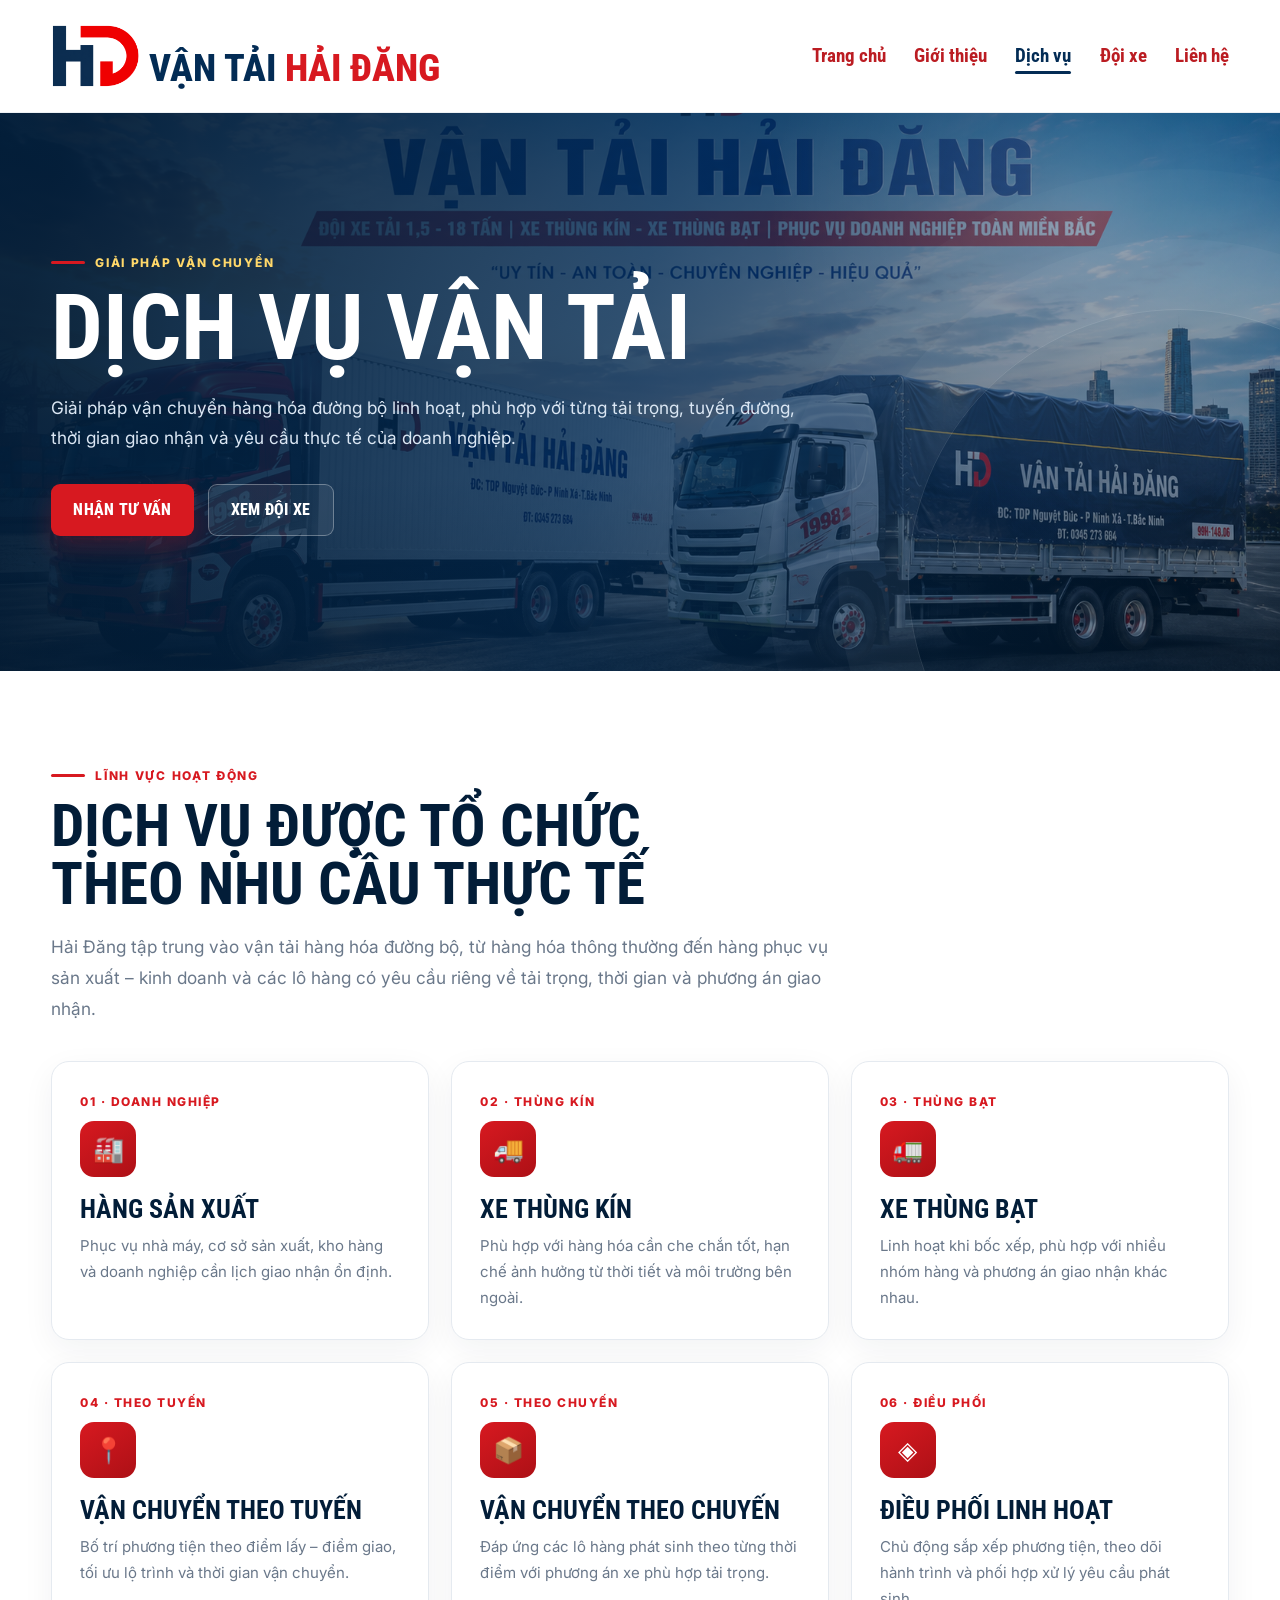
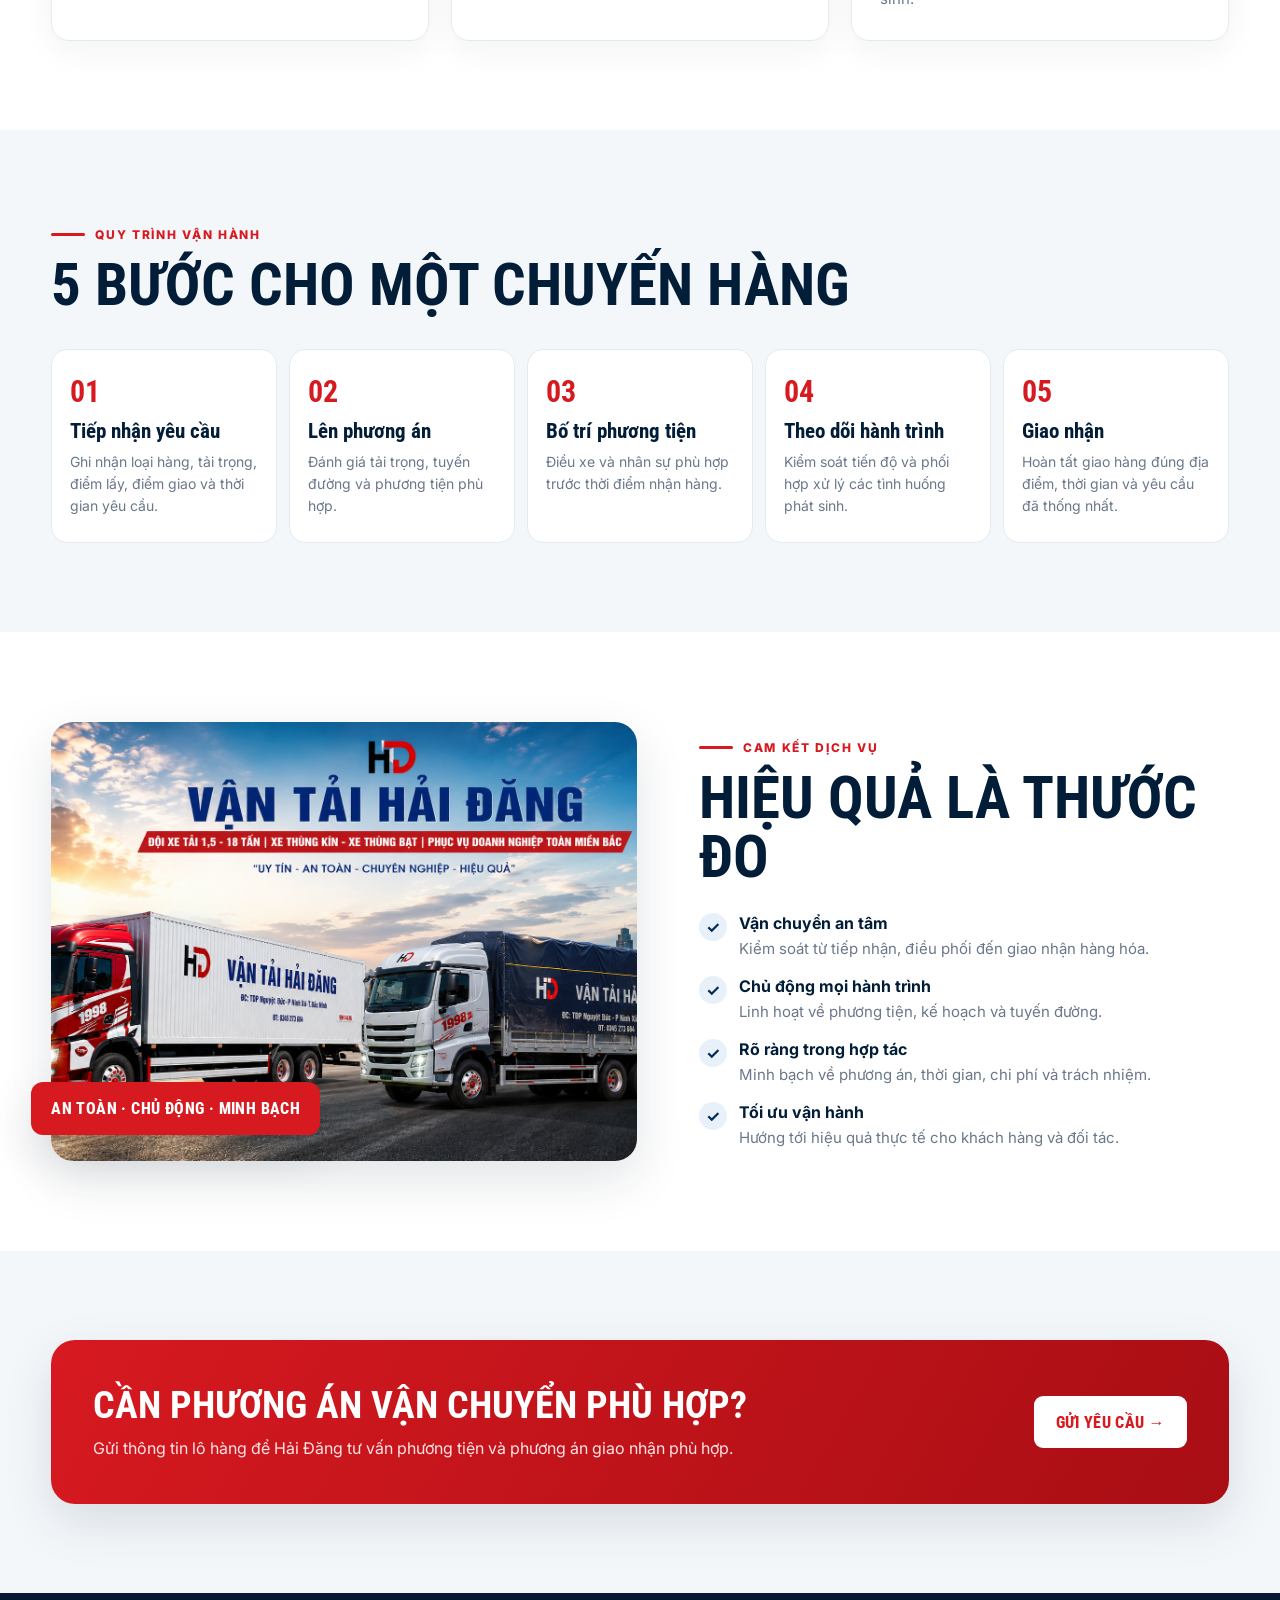
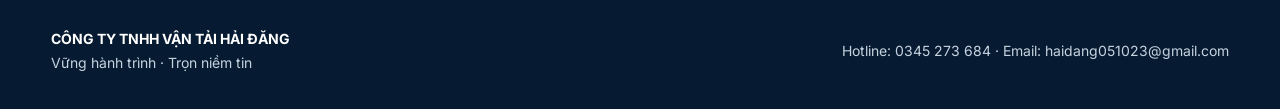
==== dichvu.html @ d66546ac "cap nhat trang gioi thieu dich vu doi xe" ====
<!DOCTYPE html>
<html lang="vi">
<head>
<meta charset="UTF-8">
<meta name="viewport" content="width=device-width, initial-scale=1.0">
<title>Dịch vụ | Vận Tải Hải Đăng</title>
<style>
@import url('https://fonts.googleapis.com/css2?family=Roboto+Condensed:wght@600;700;800&family=Inter:wght@400;500;600;700&display=swap');

:root{
    --navy:#032c55;
    --navy-deep:#021d38;
    --navy-soft:#0a3d72;
    --red:#d71920;
    --gold:#f0c24a;
    --white:#ffffff;
    --text:#182230;
    --muted:#6a788a;
    --soft:#f4f7fa;
    --line:#e5eaf0;
    --shadow:0 18px 50px rgba(8,30,52,.12);
}

*{margin:0;padding:0;box-sizing:border-box}
html{scroll-behavior:smooth}
body{
    font-family:Inter,Arial,sans-serif;
    color:var(--text);
    background:#fff;
    overflow-x:hidden;
}
img{display:block;max-width:100%}
a{text-decoration:none;color:inherit}
button{font:inherit}
.container{width:min(1180px,92%);margin:0 auto}

/* HEADER */
.site-header{
    position:sticky;
    top:0;
    z-index:1000;
    background:rgba(255,255,255,.96);
    backdrop-filter:blur(12px);
    border-bottom:1px solid #eef1f4;
}
.header-inner{
    min-height:112px;
    display:flex;
    align-items:center;
    justify-content:space-between;
    gap:24px;
}
.brand{
    display:flex;
    align-items:flex-end;
    min-width:0;
}
.brand img{
    width:clamp(72px,7vw,100px);
    height:clamp(56px,5.6vw,76px);
    object-fit:contain;
    flex:0 0 auto;
}
.brand-text{
    margin-left:8px;
    margin-bottom:7px;
    font-family:"Roboto Condensed",Arial,sans-serif;
    font-size:clamp(26px,3vw,38px);
    font-weight:800;
    line-height:.9;
    white-space:nowrap;
}
.brand-text .blue{color:var(--navy)}
.brand-text .red{color:var(--red)}

.main-nav{
    display:flex;
    align-items:center;
    justify-content:flex-end;
    gap:clamp(18px,2.2vw,32px);
}
.main-nav a{
    position:relative;
    padding:12px 0;
    color:#bb1c22;
    font-family:"Roboto Condensed",Arial,sans-serif;
    font-size:clamp(17px,1.45vw,21px);
    font-weight:700;
    white-space:nowrap;
}
.main-nav a::after{
    content:"";
    position:absolute;
    left:0;
    bottom:5px;
    width:0;
    height:3px;
    border-radius:99px;
    background:var(--navy);
    transition:.25s ease;
}
.main-nav a:hover::after,
.main-nav a.active::after{width:100%}
.main-nav a.active{color:var(--navy)}

.menu-toggle{
    display:none;
    width:44px;
    height:44px;
    border:0;
    border-radius:10px;
    background:var(--navy);
    color:#fff;
    cursor:pointer;
    font-size:22px;
}

/* HERO */
.page-hero{
    position:relative;
    min-height:clamp(480px,62vh,650px);
    display:flex;
    align-items:center;
    overflow:hidden;
    isolation:isolate;
    background:
        linear-gradient(105deg,rgba(2,29,56,.96) 5%,rgba(3,44,85,.82) 48%,rgba(3,44,85,.35) 100%),
        url("image/anh1.png") center/cover no-repeat;
}
.page-hero::before{
    content:"";
    position:absolute;
    inset:0;
    background:
        radial-gradient(circle at 85% 18%,rgba(255,255,255,.18),transparent 27%),
        linear-gradient(to top,rgba(2,18,34,.28),transparent 35%);
    z-index:-1;
}
.page-hero::after{
    content:"";
    position:absolute;
    right:-170px;
    bottom:-180px;
    width:540px;
    height:540px;
    border:1px solid rgba(255,255,255,.12);
    border-radius:50%;
    box-shadow:
        0 0 0 70px rgba(255,255,255,.035),
        0 0 0 140px rgba(255,255,255,.02);
    z-index:-1;
}
.hero-content{
    max-width:840px;
    color:#fff;
    padding:70px 0;
}
.hero-kicker,
.eyebrow{
    display:inline-flex;
    align-items:center;
    gap:10px;
    text-transform:uppercase;
    font-weight:800;
    letter-spacing:1.7px;
    font-size:12px;
}
.hero-kicker{color:#ffd86a}
.hero-kicker::before,
.eyebrow::before{
    content:"";
    width:34px;
    height:3px;
    border-radius:99px;
    background:var(--red);
}
.page-hero h1{
    margin-top:16px;
    font-family:"Roboto Condensed",Arial,sans-serif;
    font-size:clamp(50px,7.2vw,92px);
    line-height:.92;
    text-transform:uppercase;
    letter-spacing:.2px;
}
.page-hero p{
    max-width:760px;
    margin-top:22px;
    color:#dbe7f4;
    font-size:clamp(16px,1.35vw,20px);
    line-height:1.75;
}
.hero-actions{
    display:flex;
    gap:14px;
    flex-wrap:wrap;
    margin-top:30px;
}
.btn{
    min-height:52px;
    padding:0 22px;
    display:inline-flex;
    align-items:center;
    justify-content:center;
    border-radius:9px;
    font-family:"Roboto Condensed",Arial,sans-serif;
    font-weight:800;
    letter-spacing:.3px;
    transition:.25s ease;
}
.btn-primary{
    background:var(--red);
    color:#fff;
    box-shadow:0 12px 28px rgba(215,25,32,.25);
}
.btn-primary:hover{transform:translateY(-2px)}
.btn-outline{
    color:#fff;
    border:1px solid rgba(255,255,255,.32);
    background:rgba(255,255,255,.07);
}
.btn-outline:hover{background:rgba(255,255,255,.12)}

/* GENERAL SECTIONS */
.section{padding:clamp(64px,7vw,96px) 0}
.section-soft{background:var(--soft)}
.eyebrow{color:var(--red)}
.section-title{
    margin:14px 0 18px;
    max-width:900px;
    font-family:"Roboto Condensed",Arial,sans-serif;
    font-size:clamp(36px,4.6vw,62px);
    line-height:1;
    text-transform:uppercase;
    color:var(--navy-deep);
}
.section-lead{
    max-width:800px;
    color:var(--muted);
    font-size:clamp(16px,1.35vw,18px);
    line-height:1.78;
}

.grid-2{display:grid;grid-template-columns:repeat(2,minmax(0,1fr));gap:26px}
.grid-3{display:grid;grid-template-columns:repeat(3,minmax(0,1fr));gap:22px}
.grid-4{display:grid;grid-template-columns:repeat(4,minmax(0,1fr));gap:18px}

.card{
    height:100%;
    padding:28px;
    background:#fff;
    border:1px solid var(--line);
    border-radius:18px;
    box-shadow:0 10px 32px rgba(9,32,55,.055);
    transition:.28s ease;
}
.card:hover{
    transform:translateY(-5px);
    box-shadow:var(--shadow);
}
.card-icon{
    width:56px;
    height:56px;
    margin-bottom:18px;
    display:flex;
    align-items:center;
    justify-content:center;
    border-radius:14px;
    background:linear-gradient(145deg,var(--red),#ad1016);
    color:#fff;
    font-size:25px;
}
.card h3{
    margin-bottom:10px;
    font-family:"Roboto Condensed",Arial,sans-serif;
    font-size:26px;
    line-height:1.1;
    text-transform:uppercase;
    color:var(--navy-deep);
}
.card p{
    color:var(--muted);
    font-size:15px;
    line-height:1.72;
}

/* STATS */
.stats{
    margin-top:38px;
    display:grid;
    grid-template-columns:repeat(4,minmax(0,1fr));
    gap:16px;
}
.stat{
    min-height:150px;
    padding:24px 18px;
    display:flex;
    flex-direction:column;
    align-items:center;
    justify-content:center;
    text-align:center;
    border-radius:18px;
    background:linear-gradient(160deg,var(--navy-deep),var(--navy));
    color:#fff;
    box-shadow:var(--shadow);
}
.stat strong{
    font-family:"Roboto Condensed",Arial,sans-serif;
    font-size:clamp(35px,3.5vw,48px);
    line-height:1;
    color:var(--gold);
}
.stat span{
    margin-top:10px;
    font-size:12px;
    font-weight:800;
    letter-spacing:1.3px;
    text-transform:uppercase;
    color:#d9e6f3;
}

/* SPLIT */
.split{
    display:grid;
    grid-template-columns:1.05fr .95fr;
    gap:clamp(34px,5vw,62px);
    align-items:center;
}
.visual{
    position:relative;
}
.visual img{
    width:100%;
    aspect-ratio:4/3;
    object-fit:cover;
    border-radius:22px;
    box-shadow:var(--shadow);
}
.visual-badge{
    position:absolute;
    left:-20px;
    bottom:26px;
    padding:17px 20px;
    border-radius:12px;
    background:var(--red);
    color:#fff;
    font-family:"Roboto Condensed",Arial,sans-serif;
    font-size:16px;
    font-weight:800;
    letter-spacing:.4px;
    box-shadow:var(--shadow);
}
.check-list{
    display:grid;
    gap:15px;
    margin-top:26px;
}
.check-item{
    display:flex;
    align-items:flex-start;
    gap:12px;
}
.check-item b{
    width:28px;
    height:28px;
    flex:0 0 auto;
    display:flex;
    align-items:center;
    justify-content:center;
    border-radius:50%;
    background:#e8f1fa;
    color:var(--navy);
}
.check-item strong{
    display:block;
    margin-bottom:4px;
    color:var(--navy-deep);
}
.check-item p{
    color:var(--muted);
    font-size:15px;
    line-height:1.6;
}

/* CTA */
.cta-box{
    display:flex;
    align-items:center;
    justify-content:space-between;
    gap:28px;
    padding:42px;
    border-radius:24px;
    background:linear-gradient(120deg,var(--red),#a80e14);
    color:#fff;
    box-shadow:var(--shadow);
}
.cta-box h2{
    font-family:"Roboto Condensed",Arial,sans-serif;
    font-size:clamp(30px,3vw,42px);
    text-transform:uppercase;
}
.cta-box p{
    max-width:680px;
    margin-top:8px;
    color:#ffe4e6;
    line-height:1.65;
}
.cta-box .btn{
    flex:0 0 auto;
    background:#fff;
    color:var(--red);
}

/* FOOTER */
.site-footer{
    padding:34px 0;
    background:#061b31;
    color:#c6d2df;
}
.footer-inner{
    display:flex;
    align-items:center;
    justify-content:space-between;
    gap:24px;
    font-size:14px;
    line-height:1.7;
}
.site-footer strong{color:#fff}

/* RESPONSIVE */
@media(max-width:1100px){
    .header-inner{min-height:98px}
    .main-nav{gap:18px}
    .main-nav a{font-size:17px}
    .stats{grid-template-columns:repeat(2,1fr)}
}

@media(max-width:900px){
    .menu-toggle{display:block}
    .main-nav{
        display:none;
        position:absolute;
        top:calc(100% + 1px);
        left:4%;
        right:4%;
        padding:14px;
        flex-direction:column;
        align-items:stretch;
        gap:2px;
        border-radius:0 0 14px 14px;
        background:#fff;
        box-shadow:var(--shadow);
    }
    .main-nav.open{display:flex}
    .main-nav a{
        padding:12px 14px;
        border-radius:8px;
    }
    .main-nav a:hover{background:#f5f7fa}
    .main-nav a::after{display:none}
    .grid-3{grid-template-columns:repeat(2,1fr)}
    .grid-4{grid-template-columns:repeat(2,1fr)}
    .split{grid-template-columns:1fr}
    .visual{order:-1}
    .visual-badge{left:14px}
}

@media(max-width:640px){
    .container{width:min(94%,1180px)}
    .header-inner{min-height:82px}
    .brand img{width:64px;height:50px}
    .brand-text{font-size:22px;margin-left:5px;margin-bottom:5px}
    .page-hero{
        min-height:470px;
        background-position:center;
    }
    .hero-content{padding:58px 0}
    .page-hero h1{font-size:48px}
    .hero-actions{display:grid;grid-template-columns:1fr}
    .btn{width:100%}
    .grid-2,.grid-3,.grid-4,.stats{grid-template-columns:1fr}
    .card{padding:24px}
    .visual img{aspect-ratio:16/10}
    .visual-badge{
        left:12px;
        right:12px;
        bottom:12px;
        text-align:center;
        font-size:14px;
    }
    .cta-box{
        display:block;
        padding:28px 24px;
    }
    .cta-box .btn{margin-top:20px}
    .footer-inner{
        display:block;
        text-align:center;
    }
}

@media(max-width:380px){
    .brand-text{font-size:19px}
    .brand img{width:58px;height:46px}
    .page-hero h1{font-size:42px}
}

.service-grid{margin-top:36px}
.service-index{
    display:inline-block;
    margin-bottom:12px;
    color:var(--red);
    font-size:12px;
    font-weight:800;
    letter-spacing:1.5px;
}
.process-grid{
    margin-top:34px;
    display:grid;
    grid-template-columns:repeat(5,minmax(0,1fr));
    gap:12px;
}
.step{
    min-height:170px;
    padding:24px 18px;
    border:1px solid var(--line);
    border-radius:16px;
    background:#fff;
}
.step strong{
    font-family:"Roboto Condensed",Arial,sans-serif;
    font-size:30px;
    color:var(--red);
}
.step h4{
    margin:10px 0 8px;
    font-family:"Roboto Condensed",Arial,sans-serif;
    font-size:21px;
    color:var(--navy-deep);
}
.step p{
    color:var(--muted);
    font-size:14px;
    line-height:1.6;
}
@media(max-width:980px){
    .process-grid{grid-template-columns:repeat(2,1fr)}
}
@media(max-width:560px){
    .process-grid{grid-template-columns:1fr}
}
</style>
</head>
<body>


<header class="site-header">
  <div class="container header-inner">
    <a class="brand" href="index.html">
      <img src="image/logo.png" alt="Logo Vận Tải Hải Đăng">
      <div class="brand-text">
        <span class="blue">VẬN TẢI</span>
        <span class="red">HẢI ĐĂNG</span>
      </div>
    </a>

    <button class="menu-toggle" id="menuToggle" aria-label="Mở menu">☰</button>

    <nav class="main-nav" id="mainNav">
      <a href="index.html">Trang chủ</a>
      <a href="gioithieu.html" class="">Giới thiệu</a>
      <a href="dichvu.html" class="active">Dịch vụ</a>
      <a href="doixe.html" class="">Đội xe</a>
      <a href="lienhe.html">Liên hệ</a>
    </nav>
  </div>
</header>


<section class="page-hero">
  <div class="container">
    <div class="hero-content">
      <div class="hero-kicker">Giải pháp vận chuyển</div>
      <h1>Dịch vụ vận tải</h1>
      <p>
        Giải pháp vận chuyển hàng hóa đường bộ linh hoạt, phù hợp với từng
        tải trọng, tuyến đường, thời gian giao nhận và yêu cầu thực tế của doanh nghiệp.
      </p>
      <div class="hero-actions">
        <a href="lienhe.html" class="btn btn-primary">NHẬN TƯ VẤN</a>
        <a href="doixe.html" class="btn btn-outline">XEM ĐỘI XE</a>
      </div>
    </div>
  </div>
</section>

<section class="section">
  <div class="container">
    <div class="eyebrow">Lĩnh vực hoạt động</div>
    <h2 class="section-title">Dịch vụ được tổ chức<br>theo nhu cầu thực tế</h2>
    <p class="section-lead">
      Hải Đăng tập trung vào vận tải hàng hóa đường bộ, từ hàng hóa thông thường
      đến hàng phục vụ sản xuất – kinh doanh và các lô hàng có yêu cầu riêng về
      tải trọng, thời gian và phương án giao nhận.
    </p>

    <div class="grid-3 service-grid">
      <article class="card">
        <span class="service-index">01 · DOANH NGHIỆP</span>
        <div class="card-icon">🏭</div>
        <h3>Hàng sản xuất</h3>
        <p>Phục vụ nhà máy, cơ sở sản xuất, kho hàng và doanh nghiệp cần lịch giao nhận ổn định.</p>
      </article>

      <article class="card">
        <span class="service-index">02 · THÙNG KÍN</span>
        <div class="card-icon">🚚</div>
        <h3>Xe thùng kín</h3>
        <p>Phù hợp với hàng hóa cần che chắn tốt, hạn chế ảnh hưởng từ thời tiết và môi trường bên ngoài.</p>
      </article>

      <article class="card">
        <span class="service-index">03 · THÙNG BẠT</span>
        <div class="card-icon">🚛</div>
        <h3>Xe thùng bạt</h3>
        <p>Linh hoạt khi bốc xếp, phù hợp với nhiều nhóm hàng và phương án giao nhận khác nhau.</p>
      </article>

      <article class="card">
        <span class="service-index">04 · THEO TUYẾN</span>
        <div class="card-icon">📍</div>
        <h3>Vận chuyển theo tuyến</h3>
        <p>Bố trí phương tiện theo điểm lấy – điểm giao, tối ưu lộ trình và thời gian vận chuyển.</p>
      </article>

      <article class="card">
        <span class="service-index">05 · THEO CHUYẾN</span>
        <div class="card-icon">📦</div>
        <h3>Vận chuyển theo chuyến</h3>
        <p>Đáp ứng các lô hàng phát sinh theo từng thời điểm với phương án xe phù hợp tải trọng.</p>
      </article>

      <article class="card">
        <span class="service-index">06 · ĐIỀU PHỐI</span>
        <div class="card-icon">◈</div>
        <h3>Điều phối linh hoạt</h3>
        <p>Chủ động sắp xếp phương tiện, theo dõi hành trình và phối hợp xử lý yêu cầu phát sinh.</p>
      </article>
    </div>
  </div>
</section>

<section class="section section-soft">
  <div class="container">
    <div class="eyebrow">Quy trình vận hành</div>
    <h2 class="section-title">5 bước cho một chuyến hàng</h2>

    <div class="process-grid">
      <div class="step"><strong>01</strong><h4>Tiếp nhận yêu cầu</h4><p>Ghi nhận loại hàng, tải trọng, điểm lấy, điểm giao và thời gian yêu cầu.</p></div>
      <div class="step"><strong>02</strong><h4>Lên phương án</h4><p>Đánh giá tải trọng, tuyến đường và phương tiện phù hợp.</p></div>
      <div class="step"><strong>03</strong><h4>Bố trí phương tiện</h4><p>Điều xe và nhân sự phù hợp trước thời điểm nhận hàng.</p></div>
      <div class="step"><strong>04</strong><h4>Theo dõi hành trình</h4><p>Kiểm soát tiến độ và phối hợp xử lý các tình huống phát sinh.</p></div>
      <div class="step"><strong>05</strong><h4>Giao nhận</h4><p>Hoàn tất giao hàng đúng địa điểm, thời gian và yêu cầu đã thống nhất.</p></div>
    </div>
  </div>
</section>

<section class="section">
  <div class="container split">
    <div class="visual">
      <img src="image/anh1.png" alt="Dịch vụ Vận Tải Hải Đăng">
      <div class="visual-badge">AN TOÀN · CHỦ ĐỘNG · MINH BẠCH</div>
    </div>

    <div>
      <div class="eyebrow">Cam kết dịch vụ</div>
      <h2 class="section-title">Hiệu quả là thước đo</h2>
      <div class="check-list">
        <div class="check-item"><b>✓</b><div><strong>Vận chuyển an tâm</strong><p>Kiểm soát từ tiếp nhận, điều phối đến giao nhận hàng hóa.</p></div></div>
        <div class="check-item"><b>✓</b><div><strong>Chủ động mọi hành trình</strong><p>Linh hoạt về phương tiện, kế hoạch và tuyến đường.</p></div></div>
        <div class="check-item"><b>✓</b><div><strong>Rõ ràng trong hợp tác</strong><p>Minh bạch về phương án, thời gian, chi phí và trách nhiệm.</p></div></div>
        <div class="check-item"><b>✓</b><div><strong>Tối ưu vận hành</strong><p>Hướng tới hiệu quả thực tế cho khách hàng và đối tác.</p></div></div>
      </div>
    </div>
  </div>
</section>

<section class="section section-soft">
  <div class="container">
    <div class="cta-box">
      <div>
        <h2>Cần phương án vận chuyển phù hợp?</h2>
        <p>Gửi thông tin lô hàng để Hải Đăng tư vấn phương tiện và phương án giao nhận phù hợp.</p>
      </div>
      <a href="lienhe.html" class="btn">GỬI YÊU CẦU →</a>
    </div>
  </div>
</section>


<footer class="site-footer">
  <div class="container footer-inner">
    <div>
      <strong>CÔNG TY TNHH VẬN TẢI HẢI ĐĂNG</strong><br>
      Vững hành trình · Trọn niềm tin
    </div>
    <div>
      Hotline: 0345 273 684 · Email: haidang051023@gmail.com
    </div>
  </div>
</footer>

<script>
const menuToggle = document.getElementById("menuToggle");
const mainNav = document.getElementById("mainNav");
menuToggle?.addEventListener("click", () => {
    mainNav.classList.toggle("open");
});
</script>

</body>
</html>
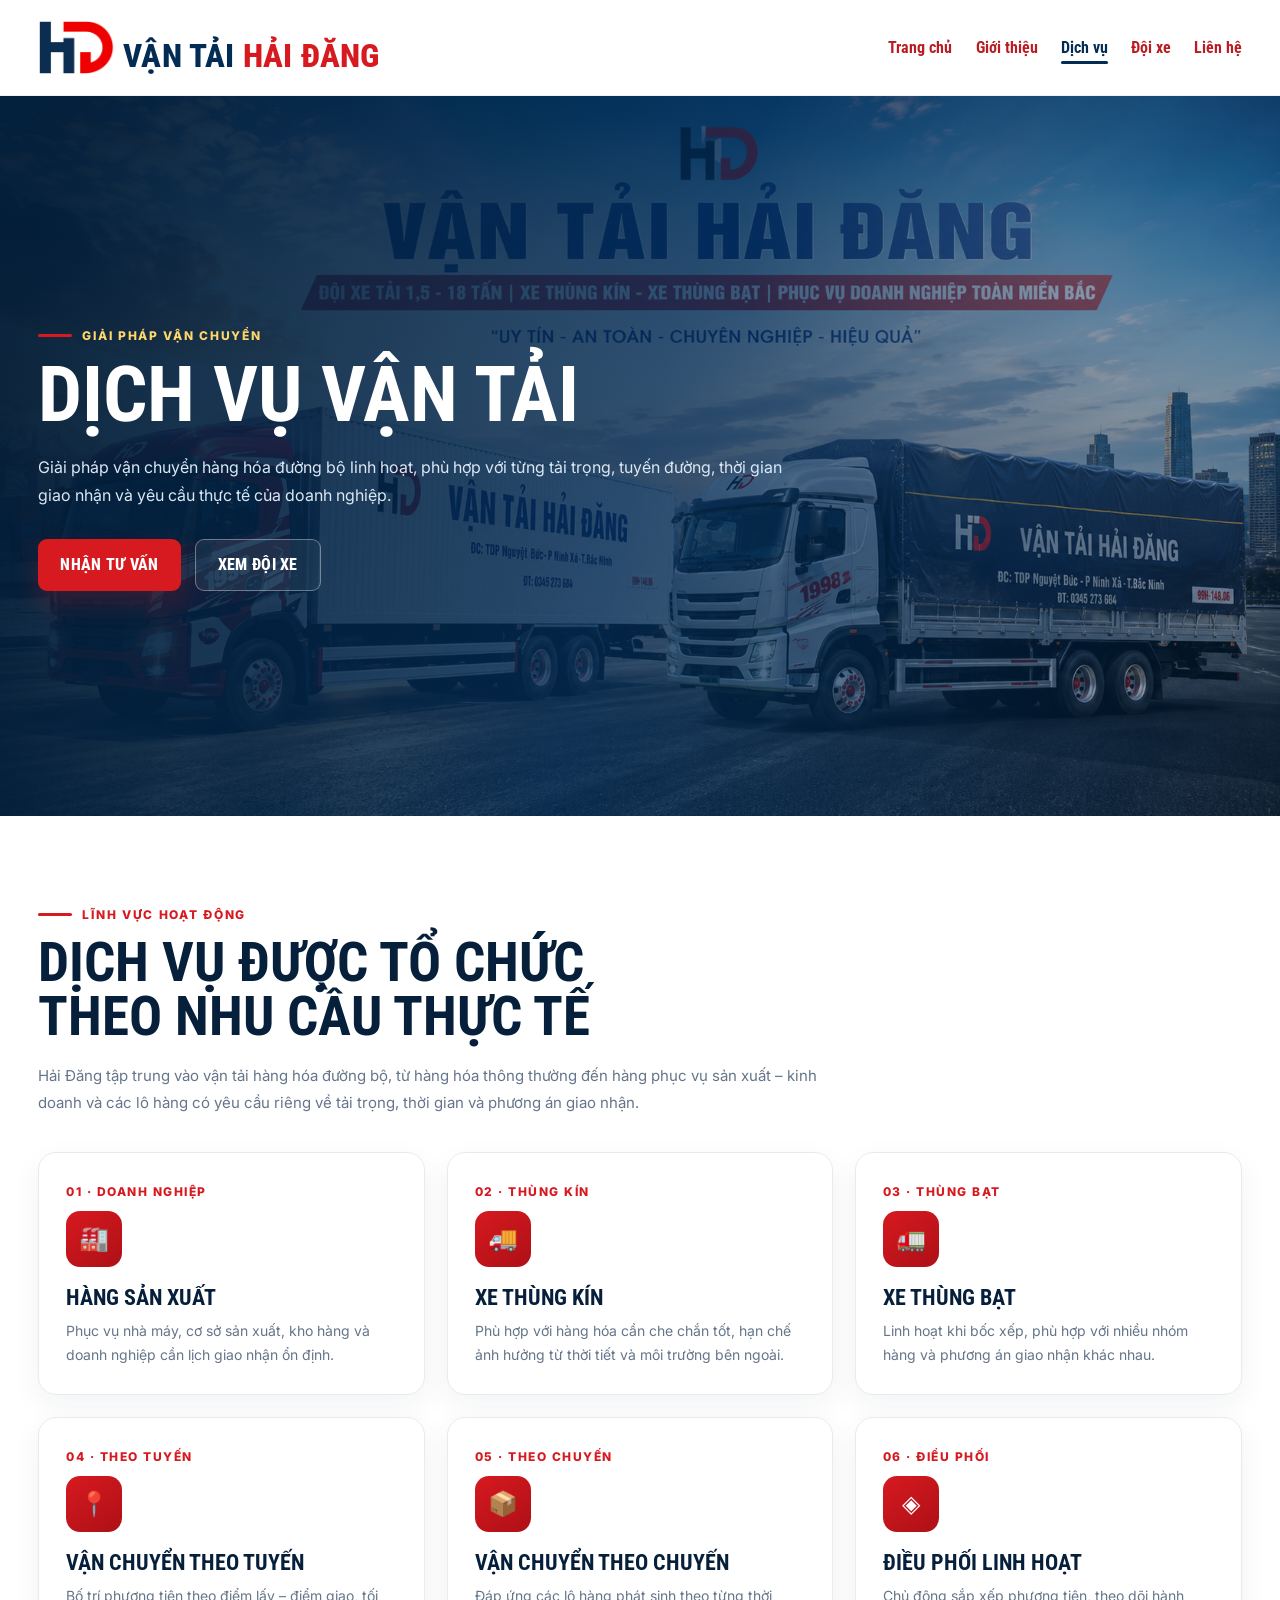
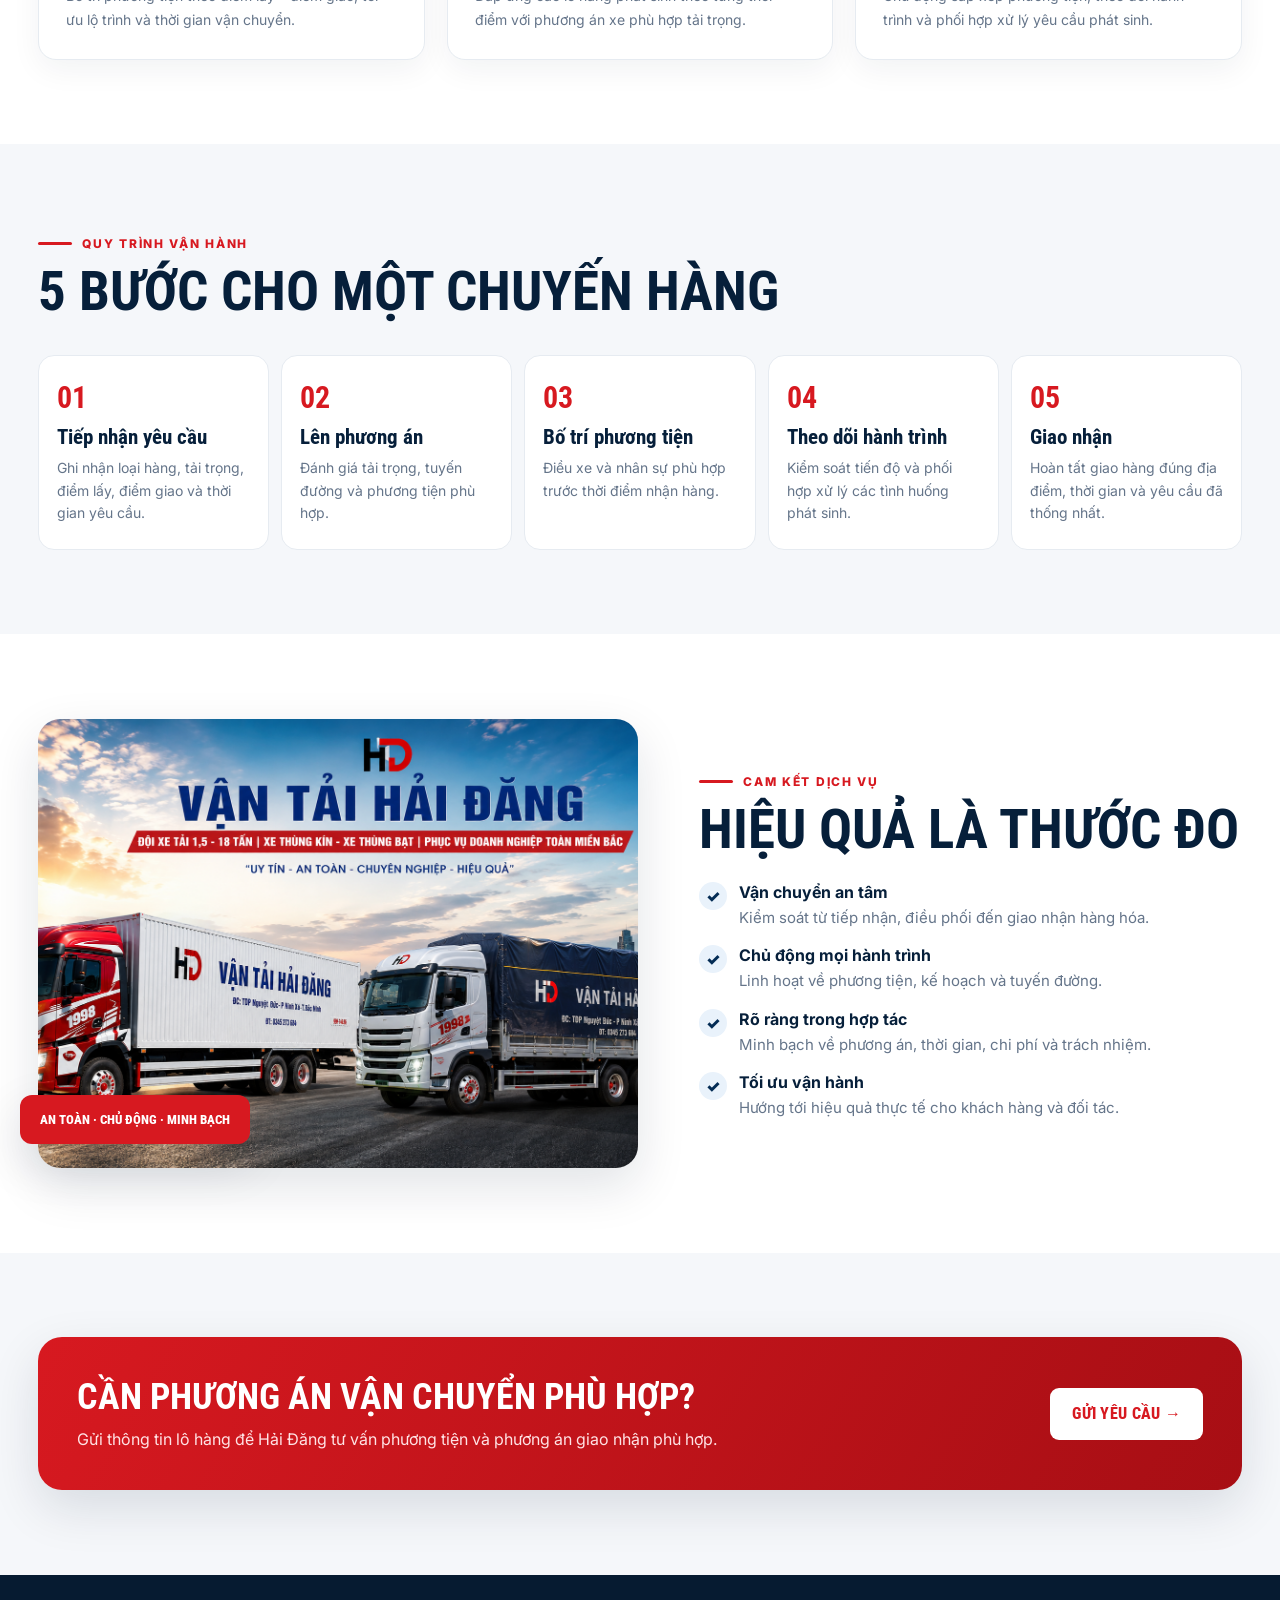
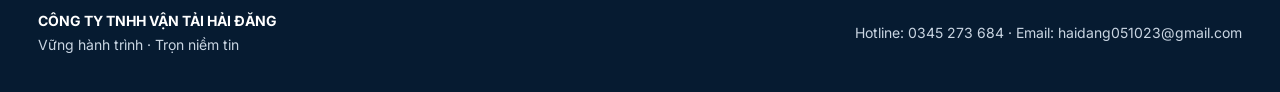
==== commit 868c4baf: "clean final responsive website" ====
--- a/dichvu.html
+++ b/dichvu.html
@@ -1,650 +1,50 @@
 <!DOCTYPE html>
 <html lang="vi">
 <head>
-<meta charset="UTF-8">
-<meta name="viewport" content="width=device-width, initial-scale=1.0">
+<meta charset="UTF-8"><meta name="viewport" content="width=device-width,initial-scale=1">
 <title>Dịch vụ | Vận Tải Hải Đăng</title>
-<style>
-@import url('https://fonts.googleapis.com/css2?family=Roboto+Condensed:wght@600;700;800&family=Inter:wght@400;500;600;700&display=swap');
-
-:root{
-    --navy:#032c55;
-    --navy-deep:#021d38;
-    --navy-soft:#0a3d72;
-    --red:#d71920;
-    --gold:#f0c24a;
-    --white:#ffffff;
-    --text:#182230;
-    --muted:#6a788a;
-    --soft:#f4f7fa;
-    --line:#e5eaf0;
-    --shadow:0 18px 50px rgba(8,30,52,.12);
-}
-
-*{margin:0;padding:0;box-sizing:border-box}
-html{scroll-behavior:smooth}
-body{
-    font-family:Inter,Arial,sans-serif;
-    color:var(--text);
-    background:#fff;
-    overflow-x:hidden;
-}
-img{display:block;max-width:100%}
-a{text-decoration:none;color:inherit}
-button{font:inherit}
-.container{width:min(1180px,92%);margin:0 auto}
-
-/* HEADER */
-.site-header{
-    position:sticky;
-    top:0;
-    z-index:1000;
-    background:rgba(255,255,255,.96);
-    backdrop-filter:blur(12px);
-    border-bottom:1px solid #eef1f4;
-}
-.header-inner{
-    min-height:112px;
-    display:flex;
-    align-items:center;
-    justify-content:space-between;
-    gap:24px;
-}
-.brand{
-    display:flex;
-    align-items:flex-end;
-    min-width:0;
-}
-.brand img{
-    width:clamp(72px,7vw,100px);
-    height:clamp(56px,5.6vw,76px);
-    object-fit:contain;
-    flex:0 0 auto;
-}
-.brand-text{
-    margin-left:8px;
-    margin-bottom:7px;
-    font-family:"Roboto Condensed",Arial,sans-serif;
-    font-size:clamp(26px,3vw,38px);
-    font-weight:800;
-    line-height:.9;
-    white-space:nowrap;
-}
-.brand-text .blue{color:var(--navy)}
-.brand-text .red{color:var(--red)}
-
-.main-nav{
-    display:flex;
-    align-items:center;
-    justify-content:flex-end;
-    gap:clamp(18px,2.2vw,32px);
-}
-.main-nav a{
-    position:relative;
-    padding:12px 0;
-    color:#bb1c22;
-    font-family:"Roboto Condensed",Arial,sans-serif;
-    font-size:clamp(17px,1.45vw,21px);
-    font-weight:700;
-    white-space:nowrap;
-}
-.main-nav a::after{
-    content:"";
-    position:absolute;
-    left:0;
-    bottom:5px;
-    width:0;
-    height:3px;
-    border-radius:99px;
-    background:var(--navy);
-    transition:.25s ease;
-}
-.main-nav a:hover::after,
-.main-nav a.active::after{width:100%}
-.main-nav a.active{color:var(--navy)}
-
-.menu-toggle{
-    display:none;
-    width:44px;
-    height:44px;
-    border:0;
-    border-radius:10px;
-    background:var(--navy);
-    color:#fff;
-    cursor:pointer;
-    font-size:22px;
-}
-
-/* HERO */
-.page-hero{
-    position:relative;
-    min-height:clamp(480px,62vh,650px);
-    display:flex;
-    align-items:center;
-    overflow:hidden;
-    isolation:isolate;
-    background:
-        linear-gradient(105deg,rgba(2,29,56,.96) 5%,rgba(3,44,85,.82) 48%,rgba(3,44,85,.35) 100%),
-        url("image/anh1.png") center/cover no-repeat;
-}
-.page-hero::before{
-    content:"";
-    position:absolute;
-    inset:0;
-    background:
-        radial-gradient(circle at 85% 18%,rgba(255,255,255,.18),transparent 27%),
-        linear-gradient(to top,rgba(2,18,34,.28),transparent 35%);
-    z-index:-1;
-}
-.page-hero::after{
-    content:"";
-    position:absolute;
-    right:-170px;
-    bottom:-180px;
-    width:540px;
-    height:540px;
-    border:1px solid rgba(255,255,255,.12);
-    border-radius:50%;
-    box-shadow:
-        0 0 0 70px rgba(255,255,255,.035),
-        0 0 0 140px rgba(255,255,255,.02);
-    z-index:-1;
-}
-.hero-content{
-    max-width:840px;
-    color:#fff;
-    padding:70px 0;
-}
-.hero-kicker,
-.eyebrow{
-    display:inline-flex;
-    align-items:center;
-    gap:10px;
-    text-transform:uppercase;
-    font-weight:800;
-    letter-spacing:1.7px;
-    font-size:12px;
-}
-.hero-kicker{color:#ffd86a}
-.hero-kicker::before,
-.eyebrow::before{
-    content:"";
-    width:34px;
-    height:3px;
-    border-radius:99px;
-    background:var(--red);
-}
-.page-hero h1{
-    margin-top:16px;
-    font-family:"Roboto Condensed",Arial,sans-serif;
-    font-size:clamp(50px,7.2vw,92px);
-    line-height:.92;
-    text-transform:uppercase;
-    letter-spacing:.2px;
-}
-.page-hero p{
-    max-width:760px;
-    margin-top:22px;
-    color:#dbe7f4;
-    font-size:clamp(16px,1.35vw,20px);
-    line-height:1.75;
-}
-.hero-actions{
-    display:flex;
-    gap:14px;
-    flex-wrap:wrap;
-    margin-top:30px;
-}
-.btn{
-    min-height:52px;
-    padding:0 22px;
-    display:inline-flex;
-    align-items:center;
-    justify-content:center;
-    border-radius:9px;
-    font-family:"Roboto Condensed",Arial,sans-serif;
-    font-weight:800;
-    letter-spacing:.3px;
-    transition:.25s ease;
-}
-.btn-primary{
-    background:var(--red);
-    color:#fff;
-    box-shadow:0 12px 28px rgba(215,25,32,.25);
-}
-.btn-primary:hover{transform:translateY(-2px)}
-.btn-outline{
-    color:#fff;
-    border:1px solid rgba(255,255,255,.32);
-    background:rgba(255,255,255,.07);
-}
-.btn-outline:hover{background:rgba(255,255,255,.12)}
-
-/* GENERAL SECTIONS */
-.section{padding:clamp(64px,7vw,96px) 0}
-.section-soft{background:var(--soft)}
-.eyebrow{color:var(--red)}
-.section-title{
-    margin:14px 0 18px;
-    max-width:900px;
-    font-family:"Roboto Condensed",Arial,sans-serif;
-    font-size:clamp(36px,4.6vw,62px);
-    line-height:1;
-    text-transform:uppercase;
-    color:var(--navy-deep);
-}
-.section-lead{
-    max-width:800px;
-    color:var(--muted);
-    font-size:clamp(16px,1.35vw,18px);
-    line-height:1.78;
-}
-
-.grid-2{display:grid;grid-template-columns:repeat(2,minmax(0,1fr));gap:26px}
-.grid-3{display:grid;grid-template-columns:repeat(3,minmax(0,1fr));gap:22px}
-.grid-4{display:grid;grid-template-columns:repeat(4,minmax(0,1fr));gap:18px}
-
-.card{
-    height:100%;
-    padding:28px;
-    background:#fff;
-    border:1px solid var(--line);
-    border-radius:18px;
-    box-shadow:0 10px 32px rgba(9,32,55,.055);
-    transition:.28s ease;
-}
-.card:hover{
-    transform:translateY(-5px);
-    box-shadow:var(--shadow);
-}
-.card-icon{
-    width:56px;
-    height:56px;
-    margin-bottom:18px;
-    display:flex;
-    align-items:center;
-    justify-content:center;
-    border-radius:14px;
-    background:linear-gradient(145deg,var(--red),#ad1016);
-    color:#fff;
-    font-size:25px;
-}
-.card h3{
-    margin-bottom:10px;
-    font-family:"Roboto Condensed",Arial,sans-serif;
-    font-size:26px;
-    line-height:1.1;
-    text-transform:uppercase;
-    color:var(--navy-deep);
-}
-.card p{
-    color:var(--muted);
-    font-size:15px;
-    line-height:1.72;
-}
-
-/* STATS */
-.stats{
-    margin-top:38px;
-    display:grid;
-    grid-template-columns:repeat(4,minmax(0,1fr));
-    gap:16px;
-}
-.stat{
-    min-height:150px;
-    padding:24px 18px;
-    display:flex;
-    flex-direction:column;
-    align-items:center;
-    justify-content:center;
-    text-align:center;
-    border-radius:18px;
-    background:linear-gradient(160deg,var(--navy-deep),var(--navy));
-    color:#fff;
-    box-shadow:var(--shadow);
-}
-.stat strong{
-    font-family:"Roboto Condensed",Arial,sans-serif;
-    font-size:clamp(35px,3.5vw,48px);
-    line-height:1;
-    color:var(--gold);
-}
-.stat span{
-    margin-top:10px;
-    font-size:12px;
-    font-weight:800;
-    letter-spacing:1.3px;
-    text-transform:uppercase;
-    color:#d9e6f3;
-}
-
-/* SPLIT */
-.split{
-    display:grid;
-    grid-template-columns:1.05fr .95fr;
-    gap:clamp(34px,5vw,62px);
-    align-items:center;
-}
-.visual{
-    position:relative;
-}
-.visual img{
-    width:100%;
-    aspect-ratio:4/3;
-    object-fit:cover;
-    border-radius:22px;
-    box-shadow:var(--shadow);
-}
-.visual-badge{
-    position:absolute;
-    left:-20px;
-    bottom:26px;
-    padding:17px 20px;
-    border-radius:12px;
-    background:var(--red);
-    color:#fff;
-    font-family:"Roboto Condensed",Arial,sans-serif;
-    font-size:16px;
-    font-weight:800;
-    letter-spacing:.4px;
-    box-shadow:var(--shadow);
-}
-.check-list{
-    display:grid;
-    gap:15px;
-    margin-top:26px;
-}
-.check-item{
-    display:flex;
-    align-items:flex-start;
-    gap:12px;
-}
-.check-item b{
-    width:28px;
-    height:28px;
-    flex:0 0 auto;
-    display:flex;
-    align-items:center;
-    justify-content:center;
-    border-radius:50%;
-    background:#e8f1fa;
-    color:var(--navy);
-}
-.check-item strong{
-    display:block;
-    margin-bottom:4px;
-    color:var(--navy-deep);
-}
-.check-item p{
-    color:var(--muted);
-    font-size:15px;
-    line-height:1.6;
-}
-
-/* CTA */
-.cta-box{
-    display:flex;
-    align-items:center;
-    justify-content:space-between;
-    gap:28px;
-    padding:42px;
-    border-radius:24px;
-    background:linear-gradient(120deg,var(--red),#a80e14);
-    color:#fff;
-    box-shadow:var(--shadow);
-}
-.cta-box h2{
-    font-family:"Roboto Condensed",Arial,sans-serif;
-    font-size:clamp(30px,3vw,42px);
-    text-transform:uppercase;
-}
-.cta-box p{
-    max-width:680px;
-    margin-top:8px;
-    color:#ffe4e6;
-    line-height:1.65;
-}
-.cta-box .btn{
-    flex:0 0 auto;
-    background:#fff;
-    color:var(--red);
-}
-
-/* FOOTER */
-.site-footer{
-    padding:34px 0;
-    background:#061b31;
-    color:#c6d2df;
-}
-.footer-inner{
-    display:flex;
-    align-items:center;
-    justify-content:space-between;
-    gap:24px;
-    font-size:14px;
-    line-height:1.7;
-}
-.site-footer strong{color:#fff}
-
-/* RESPONSIVE */
-@media(max-width:1100px){
-    .header-inner{min-height:98px}
-    .main-nav{gap:18px}
-    .main-nav a{font-size:17px}
-    .stats{grid-template-columns:repeat(2,1fr)}
-}
-
-@media(max-width:900px){
-    .menu-toggle{display:block}
-    .main-nav{
-        display:none;
-        position:absolute;
-        top:calc(100% + 1px);
-        left:4%;
-        right:4%;
-        padding:14px;
-        flex-direction:column;
-        align-items:stretch;
-        gap:2px;
-        border-radius:0 0 14px 14px;
-        background:#fff;
-        box-shadow:var(--shadow);
-    }
-    .main-nav.open{display:flex}
-    .main-nav a{
-        padding:12px 14px;
-        border-radius:8px;
-    }
-    .main-nav a:hover{background:#f5f7fa}
-    .main-nav a::after{display:none}
-    .grid-3{grid-template-columns:repeat(2,1fr)}
-    .grid-4{grid-template-columns:repeat(2,1fr)}
-    .split{grid-template-columns:1fr}
-    .visual{order:-1}
-    .visual-badge{left:14px}
-}
-
-@media(max-width:640px){
-    .container{width:min(94%,1180px)}
-    .header-inner{min-height:82px}
-    .brand img{width:64px;height:50px}
-    .brand-text{font-size:22px;margin-left:5px;margin-bottom:5px}
-    .page-hero{
-        min-height:470px;
-        background-position:center;
-    }
-    .hero-content{padding:58px 0}
-    .page-hero h1{font-size:48px}
-    .hero-actions{display:grid;grid-template-columns:1fr}
-    .btn{width:100%}
-    .grid-2,.grid-3,.grid-4,.stats{grid-template-columns:1fr}
-    .card{padding:24px}
-    .visual img{aspect-ratio:16/10}
-    .visual-badge{
-        left:12px;
-        right:12px;
-        bottom:12px;
-        text-align:center;
-        font-size:14px;
-    }
-    .cta-box{
-        display:block;
-        padding:28px 24px;
-    }
-    .cta-box .btn{margin-top:20px}
-    .footer-inner{
-        display:block;
-        text-align:center;
-    }
-}
-
-@media(max-width:380px){
-    .brand-text{font-size:19px}
-    .brand img{width:58px;height:46px}
-    .page-hero h1{font-size:42px}
-}
-
-.service-grid{margin-top:36px}
-.service-index{
-    display:inline-block;
-    margin-bottom:12px;
-    color:var(--red);
-    font-size:12px;
-    font-weight:800;
-    letter-spacing:1.5px;
-}
-.process-grid{
-    margin-top:34px;
-    display:grid;
-    grid-template-columns:repeat(5,minmax(0,1fr));
-    gap:12px;
-}
-.step{
-    min-height:170px;
-    padding:24px 18px;
-    border:1px solid var(--line);
-    border-radius:16px;
-    background:#fff;
-}
-.step strong{
-    font-family:"Roboto Condensed",Arial,sans-serif;
-    font-size:30px;
-    color:var(--red);
-}
-.step h4{
-    margin:10px 0 8px;
-    font-family:"Roboto Condensed",Arial,sans-serif;
-    font-size:21px;
-    color:var(--navy-deep);
-}
-.step p{
-    color:var(--muted);
-    font-size:14px;
-    line-height:1.6;
-}
-@media(max-width:980px){
-    .process-grid{grid-template-columns:repeat(2,1fr)}
-}
-@media(max-width:560px){
-    .process-grid{grid-template-columns:1fr}
-}
-</style>
+<meta name="description" content="Dịch vụ vận tải hàng hóa đường bộ, xe thùng kín, xe thùng bạt và điều phối vận chuyển của Vận Tải Hải Đăng.">
+<link rel="stylesheet" href="styles.css">
 </head>
 <body>
 
-
 <header class="site-header">
   <div class="container header-inner">
-    <a class="brand" href="index.html">
+    <a class="brand" href="index.html" aria-label="Về trang chủ Vận Tải Hải Đăng">
       <img src="image/logo.png" alt="Logo Vận Tải Hải Đăng">
-      <div class="brand-text">
-        <span class="blue">VẬN TẢI</span>
-        <span class="red">HẢI ĐĂNG</span>
-      </div>
+      <div class="brand-text"><span class="blue">VẬN TẢI</span> <span class="red">HẢI ĐĂNG</span></div>
     </a>
-
-    <button class="menu-toggle" id="menuToggle" aria-label="Mở menu">☰</button>
-
-    <nav class="main-nav" id="mainNav">
-      <a href="index.html">Trang chủ</a>
-      <a href="gioithieu.html" class="">Giới thiệu</a>
+    <button class="menu-toggle" id="menuToggle" aria-label="Mở menu" aria-expanded="false">☰</button>
+    <nav class="main-nav" id="mainNav" aria-label="Menu chính">
+      <a href="index.html" >Trang chủ</a>
+      <a href="gioithieu.html" >Giới thiệu</a>
       <a href="dichvu.html" class="active">Dịch vụ</a>
-      <a href="doixe.html" class="">Đội xe</a>
-      <a href="lienhe.html">Liên hệ</a>
+      <a href="doixe.html" >Đội xe</a>
+      <a href="lienhe.html" >Liên hệ</a>
     </nav>
   </div>
 </header>
-
-
 <section class="page-hero">
-  <div class="container">
-    <div class="hero-content">
-      <div class="hero-kicker">Giải pháp vận chuyển</div>
-      <h1>Dịch vụ vận tải</h1>
-      <p>
-        Giải pháp vận chuyển hàng hóa đường bộ linh hoạt, phù hợp với từng
-        tải trọng, tuyến đường, thời gian giao nhận và yêu cầu thực tế của doanh nghiệp.
-      </p>
-      <div class="hero-actions">
-        <a href="lienhe.html" class="btn btn-primary">NHẬN TƯ VẤN</a>
-        <a href="doixe.html" class="btn btn-outline">XEM ĐỘI XE</a>
-      </div>
-    </div>
-  </div>
+  <div class="container"><div class="page-hero-content">
+    <div class="hero-kicker">Giải pháp vận chuyển</div>
+    <h1>Dịch vụ vận tải</h1>
+    <p>Giải pháp vận chuyển hàng hóa đường bộ linh hoạt, phù hợp với từng tải trọng, tuyến đường, thời gian giao nhận và yêu cầu thực tế của doanh nghiệp.</p>
+    <div class="hero-actions"><a href="lienhe.html" class="btn btn-red">NHẬN TƯ VẤN</a><a href="doixe.html" class="btn btn-outline">XEM ĐỘI XE</a></div>
+  </div></div>
 </section>
 
 <section class="section">
   <div class="container">
     <div class="eyebrow">Lĩnh vực hoạt động</div>
     <h2 class="section-title">Dịch vụ được tổ chức<br>theo nhu cầu thực tế</h2>
-    <p class="section-lead">
-      Hải Đăng tập trung vào vận tải hàng hóa đường bộ, từ hàng hóa thông thường
-      đến hàng phục vụ sản xuất – kinh doanh và các lô hàng có yêu cầu riêng về
-      tải trọng, thời gian và phương án giao nhận.
-    </p>
-
+    <p class="section-lead">Hải Đăng tập trung vào vận tải hàng hóa đường bộ, từ hàng hóa thông thường đến hàng phục vụ sản xuất – kinh doanh và các lô hàng có yêu cầu riêng về tải trọng, thời gian và phương án giao nhận.</p>
     <div class="grid-3 service-grid">
-      <article class="card">
-        <span class="service-index">01 · DOANH NGHIỆP</span>
-        <div class="card-icon">🏭</div>
-        <h3>Hàng sản xuất</h3>
-        <p>Phục vụ nhà máy, cơ sở sản xuất, kho hàng và doanh nghiệp cần lịch giao nhận ổn định.</p>
-      </article>
-
-      <article class="card">
-        <span class="service-index">02 · THÙNG KÍN</span>
-        <div class="card-icon">🚚</div>
-        <h3>Xe thùng kín</h3>
-        <p>Phù hợp với hàng hóa cần che chắn tốt, hạn chế ảnh hưởng từ thời tiết và môi trường bên ngoài.</p>
-      </article>
-
-      <article class="card">
-        <span class="service-index">03 · THÙNG BẠT</span>
-        <div class="card-icon">🚛</div>
-        <h3>Xe thùng bạt</h3>
-        <p>Linh hoạt khi bốc xếp, phù hợp với nhiều nhóm hàng và phương án giao nhận khác nhau.</p>
-      </article>
-
-      <article class="card">
-        <span class="service-index">04 · THEO TUYẾN</span>
-        <div class="card-icon">📍</div>
-        <h3>Vận chuyển theo tuyến</h3>
-        <p>Bố trí phương tiện theo điểm lấy – điểm giao, tối ưu lộ trình và thời gian vận chuyển.</p>
-      </article>
-
-      <article class="card">
-        <span class="service-index">05 · THEO CHUYẾN</span>
-        <div class="card-icon">📦</div>
-        <h3>Vận chuyển theo chuyến</h3>
-        <p>Đáp ứng các lô hàng phát sinh theo từng thời điểm với phương án xe phù hợp tải trọng.</p>
-      </article>
-
-      <article class="card">
-        <span class="service-index">06 · ĐIỀU PHỐI</span>
-        <div class="card-icon">◈</div>
-        <h3>Điều phối linh hoạt</h3>
-        <p>Chủ động sắp xếp phương tiện, theo dõi hành trình và phối hợp xử lý yêu cầu phát sinh.</p>
-      </article>
+      <article class="card"><span class="service-index">01 · DOANH NGHIỆP</span><div class="card-icon">🏭</div><h3>Hàng sản xuất</h3><p>Phục vụ nhà máy, cơ sở sản xuất, kho hàng và doanh nghiệp cần lịch giao nhận ổn định.</p></article>
+      <article class="card"><span class="service-index">02 · THÙNG KÍN</span><div class="card-icon">🚚</div><h3>Xe thùng kín</h3><p>Phù hợp với hàng hóa cần che chắn tốt, hạn chế ảnh hưởng từ thời tiết và môi trường bên ngoài.</p></article>
+      <article class="card"><span class="service-index">03 · THÙNG BẠT</span><div class="card-icon">🚛</div><h3>Xe thùng bạt</h3><p>Linh hoạt khi bốc xếp, phù hợp với nhiều nhóm hàng và phương án giao nhận khác nhau.</p></article>
+      <article class="card"><span class="service-index">04 · THEO TUYẾN</span><div class="card-icon">📍</div><h3>Vận chuyển theo tuyến</h3><p>Bố trí phương tiện theo điểm lấy – điểm giao, tối ưu lộ trình và thời gian vận chuyển.</p></article>
+      <article class="card"><span class="service-index">05 · THEO CHUYẾN</span><div class="card-icon">📦</div><h3>Vận chuyển theo chuyến</h3><p>Đáp ứng các lô hàng phát sinh theo từng thời điểm với phương án xe phù hợp tải trọng.</p></article>
+      <article class="card"><span class="service-index">06 · ĐIỀU PHỐI</span><div class="card-icon">◈</div><h3>Điều phối linh hoạt</h3><p>Chủ động sắp xếp phương tiện, theo dõi hành trình và phối hợp xử lý yêu cầu phát sinh.</p></article>
     </div>
   </div>
 </section>
@@ -653,69 +53,39 @@
   <div class="container">
     <div class="eyebrow">Quy trình vận hành</div>
     <h2 class="section-title">5 bước cho một chuyến hàng</h2>
-
-    <div class="process-grid">
-      <div class="step"><strong>01</strong><h4>Tiếp nhận yêu cầu</h4><p>Ghi nhận loại hàng, tải trọng, điểm lấy, điểm giao và thời gian yêu cầu.</p></div>
-      <div class="step"><strong>02</strong><h4>Lên phương án</h4><p>Đánh giá tải trọng, tuyến đường và phương tiện phù hợp.</p></div>
-      <div class="step"><strong>03</strong><h4>Bố trí phương tiện</h4><p>Điều xe và nhân sự phù hợp trước thời điểm nhận hàng.</p></div>
-      <div class="step"><strong>04</strong><h4>Theo dõi hành trình</h4><p>Kiểm soát tiến độ và phối hợp xử lý các tình huống phát sinh.</p></div>
-      <div class="step"><strong>05</strong><h4>Giao nhận</h4><p>Hoàn tất giao hàng đúng địa điểm, thời gian và yêu cầu đã thống nhất.</p></div>
+    <div class="process">
+      <div class="process-step"><b>01</b><h4>Tiếp nhận yêu cầu</h4><p>Ghi nhận loại hàng, tải trọng, điểm lấy, điểm giao và thời gian yêu cầu.</p></div>
+      <div class="process-step"><b>02</b><h4>Lên phương án</h4><p>Đánh giá tải trọng, tuyến đường và phương tiện phù hợp.</p></div>
+      <div class="process-step"><b>03</b><h4>Bố trí phương tiện</h4><p>Điều xe và nhân sự phù hợp trước thời điểm nhận hàng.</p></div>
+      <div class="process-step"><b>04</b><h4>Theo dõi hành trình</h4><p>Kiểm soát tiến độ và phối hợp xử lý các tình huống phát sinh.</p></div>
+      <div class="process-step"><b>05</b><h4>Giao nhận</h4><p>Hoàn tất giao hàng đúng địa điểm, thời gian và yêu cầu đã thống nhất.</p></div>
     </div>
   </div>
 </section>
 
 <section class="section">
   <div class="container split">
-    <div class="visual">
-      <img src="image/anh1.png" alt="Dịch vụ Vận Tải Hải Đăng">
-      <div class="visual-badge">AN TOÀN · CHỦ ĐỘNG · MINH BẠCH</div>
-    </div>
-
+    <div class="visual"><img src="image/anh1.png" alt="Dịch vụ Vận Tải Hải Đăng"><div class="visual-badge">AN TOÀN · CHỦ ĐỘNG · MINH BẠCH</div></div>
     <div>
       <div class="eyebrow">Cam kết dịch vụ</div>
       <h2 class="section-title">Hiệu quả là thước đo</h2>
       <div class="check-list">
-        <div class="check-item"><b>✓</b><div><strong>Vận chuyển an tâm</strong><p>Kiểm soát từ tiếp nhận, điều phối đến giao nhận hàng hóa.</p></div></div>
-        <div class="check-item"><b>✓</b><div><strong>Chủ động mọi hành trình</strong><p>Linh hoạt về phương tiện, kế hoạch và tuyến đường.</p></div></div>
-        <div class="check-item"><b>✓</b><div><strong>Rõ ràng trong hợp tác</strong><p>Minh bạch về phương án, thời gian, chi phí và trách nhiệm.</p></div></div>
-        <div class="check-item"><b>✓</b><div><strong>Tối ưu vận hành</strong><p>Hướng tới hiệu quả thực tế cho khách hàng và đối tác.</p></div></div>
+        <div class="check-item"><span class="check-dot">✓</span><div><strong>Vận chuyển an tâm</strong><p>Kiểm soát từ tiếp nhận, điều phối đến giao nhận hàng hóa.</p></div></div>
+        <div class="check-item"><span class="check-dot">✓</span><div><strong>Chủ động mọi hành trình</strong><p>Linh hoạt về phương tiện, kế hoạch và tuyến đường.</p></div></div>
+        <div class="check-item"><span class="check-dot">✓</span><div><strong>Rõ ràng trong hợp tác</strong><p>Minh bạch về phương án, thời gian, chi phí và trách nhiệm.</p></div></div>
+        <div class="check-item"><span class="check-dot">✓</span><div><strong>Tối ưu vận hành</strong><p>Hướng tới hiệu quả thực tế cho khách hàng và đối tác.</p></div></div>
       </div>
     </div>
   </div>
 </section>
 
-<section class="section section-soft">
-  <div class="container">
-    <div class="cta-box">
-      <div>
-        <h2>Cần phương án vận chuyển phù hợp?</h2>
-        <p>Gửi thông tin lô hàng để Hải Đăng tư vấn phương tiện và phương án giao nhận phù hợp.</p>
-      </div>
-      <a href="lienhe.html" class="btn">GỬI YÊU CẦU →</a>
-    </div>
-  </div>
-</section>
-
+<section class="section section-soft"><div class="container"><div class="cta-box"><div><h2>Cần phương án vận chuyển phù hợp?</h2><p>Gửi thông tin lô hàng để Hải Đăng tư vấn phương tiện và phương án giao nhận phù hợp.</p></div><a href="lienhe.html" class="btn btn-white">GỬI YÊU CẦU →</a></div></div></section>
 
 <footer class="site-footer">
   <div class="container footer-inner">
-    <div>
-      <strong>CÔNG TY TNHH VẬN TẢI HẢI ĐĂNG</strong><br>
-      Vững hành trình · Trọn niềm tin
-    </div>
-    <div>
-      Hotline: 0345 273 684 · Email: haidang051023@gmail.com
-    </div>
+    <div><strong>CÔNG TY TNHH VẬN TẢI HẢI ĐĂNG</strong><br>Vững hành trình · Trọn niềm tin</div>
+    <div>Hotline: 0345 273 684 · Email: haidang051023@gmail.com</div>
   </div>
 </footer>
-
-<script>
-const menuToggle = document.getElementById("menuToggle");
-const mainNav = document.getElementById("mainNav");
-menuToggle?.addEventListener("click", () => {
-    mainNav.classList.toggle("open");
-});
-</script>
-
-</body>
-</html>+<script src="site.js"></script>
+</body></html>
--- a/styles.css
+++ b/styles.css
@@ -0,0 +1,405 @@
+@import url('https://fonts.googleapis.com/css2?family=Inter:wght@400;500;600;700;800&family=Roboto+Condensed:wght@600;700;800&display=swap');
+
+:root{
+  --navy:#032c55;
+  --navy2:#061f3a;
+  --navy3:#0b3f73;
+  --red:#d71920;
+  --red2:#ad1016;
+  --gold:#f4ca56;
+  --white:#fff;
+  --ink:#132033;
+  --muted:#65758a;
+  --soft:#f5f7fa;
+  --line:#e6ebf1;
+  --shadow:0 18px 50px rgba(8,28,48,.12);
+  --radius:20px;
+  --max:1560px;
+  --pad:clamp(16px,3vw,56px);
+}
+
+*{box-sizing:border-box;margin:0;padding:0}
+html{scroll-behavior:smooth;-webkit-text-size-adjust:100%;text-size-adjust:100%}
+body{font-family:Inter,Arial,sans-serif;color:var(--ink);background:#fff;overflow-x:hidden}
+img,video,svg{display:block;max-width:100%}
+a{text-decoration:none;color:inherit}
+button,input,textarea{font:inherit}
+button{cursor:pointer}
+.container{width:min(var(--max),calc(100% - var(--pad)*2));margin:auto}
+.only-mobile{display:none}
+
+/* ================= HEADER ================= */
+.site-header{
+  position:sticky;top:0;z-index:1000;
+  background:rgba(255,255,255,.97);
+  border-bottom:1px solid #edf1f5;
+  backdrop-filter:blur(12px);
+}
+.header-inner{
+  min-height:clamp(82px,7.4vw,126px);
+  display:flex;align-items:center;justify-content:space-between;gap:28px;
+}
+.brand{display:flex;align-items:flex-end;min-width:0}
+.brand img{width:clamp(68px,6vw,108px);height:clamp(52px,4.8vw,84px);object-fit:contain;flex:0 0 auto}
+.brand-text{
+  margin:0 0 7px 8px;white-space:nowrap;
+  font-family:"Roboto Condensed",Arial,sans-serif;
+  font-size:clamp(24px,2.55vw,46px);font-weight:800;line-height:.9;letter-spacing:.2px
+}
+.brand-text .blue{color:var(--navy)}
+.brand-text .red{color:var(--red)}
+.main-nav{display:flex;align-items:center;justify-content:flex-end;gap:clamp(16px,1.8vw,34px)}
+.main-nav a{
+  position:relative;padding:12px 0;white-space:nowrap;
+  font-family:"Roboto Condensed",Arial,sans-serif;
+  font-size:clamp(16px,1.2vw,22px);font-weight:700;color:#b91c22
+}
+.main-nav a:after{
+  content:"";position:absolute;left:0;bottom:5px;width:0;height:3px;
+  border-radius:99px;background:var(--navy);transition:.25s
+}
+.main-nav a:hover:after,.main-nav a.active:after{width:100%}
+.main-nav a.active{color:var(--navy)}
+.menu-toggle{
+  display:none;width:46px;height:46px;border:0;border-radius:11px;
+  background:var(--navy);color:#fff;font-size:23px
+}
+
+/* ================= COMMON ================= */
+.eyebrow,.hero-kicker{
+  display:inline-flex;align-items:center;gap:10px;
+  font-size:12px;font-weight:800;letter-spacing:1.7px;text-transform:uppercase
+}
+.eyebrow{color:var(--red)}
+.eyebrow:before,.hero-kicker:before{content:"";width:34px;height:3px;border-radius:99px;background:var(--red)}
+.section{padding:clamp(60px,6.6vw,110px) 0}
+.section-soft{background:var(--soft)}
+.section-dark{background:var(--navy2);color:#fff}
+.section-title{
+  max-width:950px;margin:14px 0 18px;
+  font-family:"Roboto Condensed",Arial,sans-serif;
+  font-size:clamp(36px,4.3vw,70px);line-height:.98;text-transform:uppercase;color:var(--navy2)
+}
+.section-dark .section-title{color:#fff}
+.section-lead{max-width:820px;color:var(--muted);font-size:clamp(15px,1.15vw,19px);line-height:1.8}
+.section-dark .section-lead{color:#c7d5e4}
+.btn{
+  min-height:52px;padding:0 22px;border-radius:9px;
+  display:inline-flex;align-items:center;justify-content:center;
+  font-family:"Roboto Condensed",Arial,sans-serif;font-weight:800;letter-spacing:.3px;
+  transition:.25s
+}
+.btn-red{background:var(--red);color:#fff;box-shadow:0 12px 28px rgba(215,25,32,.24)}
+.btn-red:hover{transform:translateY(-2px);background:#c9141a}
+.btn-white{background:#fff;color:var(--red)}
+.btn-outline{border:1px solid rgba(255,255,255,.35);background:rgba(255,255,255,.07);color:#fff}
+.grid-2{display:grid;grid-template-columns:repeat(2,minmax(0,1fr));gap:clamp(18px,2vw,30px)}
+.grid-3{display:grid;grid-template-columns:repeat(3,minmax(0,1fr));gap:clamp(16px,1.7vw,26px)}
+.grid-4{display:grid;grid-template-columns:repeat(4,minmax(0,1fr));gap:clamp(14px,1.3vw,22px)}
+.card{
+  height:100%;padding:clamp(23px,2.1vw,34px);border:1px solid var(--line);
+  border-radius:18px;background:#fff;box-shadow:0 10px 30px rgba(9,31,52,.055);transition:.28s
+}
+.card:hover{transform:translateY(-5px);box-shadow:var(--shadow)}
+.card-icon{
+  width:56px;height:56px;margin-bottom:18px;display:flex;align-items:center;justify-content:center;
+  border-radius:14px;background:linear-gradient(145deg,var(--red),var(--red2));color:#fff;font-size:24px
+}
+.card h3{
+  margin-bottom:10px;font-family:"Roboto Condensed",Arial,sans-serif;
+  font-size:clamp(22px,1.75vw,30px);line-height:1.08;text-transform:uppercase;color:var(--navy2)
+}
+.card p{color:var(--muted);font-size:clamp(14px,.98vw,16px);line-height:1.72}
+.stats{display:grid;grid-template-columns:repeat(4,minmax(0,1fr));gap:clamp(14px,1.3vw,22px);margin-top:38px}
+.stat{
+  min-height:clamp(135px,10vw,175px);padding:24px 18px;text-align:center;
+  display:flex;flex-direction:column;align-items:center;justify-content:center;
+  border-radius:18px;background:linear-gradient(160deg,var(--navy2),var(--navy));color:#fff;box-shadow:var(--shadow)
+}
+.stat strong{font-family:"Roboto Condensed";font-size:clamp(34px,3vw,52px);line-height:1;color:var(--gold)}
+.stat span{margin-top:10px;color:#dbe6f2;font-size:12px;font-weight:800;letter-spacing:1.2px;text-transform:uppercase}
+.split{display:grid;grid-template-columns:1.05fr .95fr;gap:clamp(34px,4.8vw,76px);align-items:center}
+.visual{position:relative}
+.visual img{width:100%;aspect-ratio:4/3;object-fit:cover;border-radius:22px;box-shadow:var(--shadow)}
+.visual-badge{
+  position:absolute;left:-18px;bottom:24px;padding:17px 20px;border-radius:12px;
+  background:var(--red);color:#fff;box-shadow:var(--shadow);
+  font-family:"Roboto Condensed";font-size:clamp(13px,1vw,17px);font-weight:800
+}
+.check-list{display:grid;gap:15px;margin-top:25px}
+.check-item{display:flex;align-items:flex-start;gap:12px}
+.check-dot{
+  width:28px;height:28px;flex:0 0 auto;display:flex;align-items:center;justify-content:center;
+  border-radius:50%;background:#e9f2fb;color:var(--navy);font-weight:900
+}
+.check-item strong{display:block;margin-bottom:4px;color:var(--navy2)}
+.check-item p{color:var(--muted);font-size:15px;line-height:1.62}
+.cta-box{
+  padding:clamp(28px,3vw,50px);display:flex;align-items:center;justify-content:space-between;gap:30px;
+  border-radius:24px;background:linear-gradient(120deg,var(--red),#a70e14);color:#fff;box-shadow:var(--shadow)
+}
+.cta-box h2{font-family:"Roboto Condensed";font-size:clamp(30px,2.8vw,46px);text-transform:uppercase}
+.cta-box p{max-width:700px;margin-top:8px;color:#ffe3e5;line-height:1.65}
+
+/* ================= STANDARD PAGE HERO ================= */
+.page-hero{
+  position:relative;min-height:clamp(450px,58vw,720px);display:flex;align-items:center;overflow:hidden;isolation:isolate;
+  background:
+    linear-gradient(105deg,rgba(2,29,56,.96) 5%,rgba(3,44,85,.82) 50%,rgba(3,44,85,.35) 100%),
+    url("image/anh1.png") center/cover no-repeat
+}
+.page-hero:before{
+  content:"";position:absolute;inset:0;z-index:-1;
+  background:radial-gradient(circle at 85% 20%,rgba(255,255,255,.15),transparent 28%)
+}
+.page-hero-content{max-width:min(900px,72vw);padding:clamp(54px,7vw,100px) 0;color:#fff}
+.hero-kicker{color:#ffd86a}
+.page-hero h1{
+  margin-top:16px;font-family:"Roboto Condensed";font-size:clamp(48px,6.1vw,96px);
+  line-height:.92;text-transform:uppercase
+}
+.page-hero p{max-width:780px;margin-top:22px;color:#dbe7f4;font-size:clamp(15px,1.25vw,20px);line-height:1.75}
+.hero-actions{display:flex;gap:14px;flex-wrap:wrap;margin-top:30px}
+
+/* ================= INDEX HERO VIDEO ================= */
+.home{background:var(--navy)}
+.home-hero{
+  position:relative;width:min(100%,2200px);aspect-ratio:16/9;margin:5px auto 0;
+  overflow:hidden;background:#000;border-radius:8px;box-shadow:0 10px 35px rgba(0,0,0,.15)
+}
+.home-bg,.home-video-layer{position:absolute;inset:0;width:100%;height:100%}
+.home-bg{
+  background:url("image/background.jpg") center/cover no-repeat;
+  transform:translateX(0);z-index:2
+}
+.home-video-layer{
+  transform:translateX(100%);z-index:1;background:#000
+}
+.home-bg,.home-video-layer{transition:transform 1.2s cubic-bezier(.77,0,.18,1)}
+.home-video-layer video{width:100%;height:100%;object-fit:contain;background:#000}
+.home-actions{
+  position:absolute;inset:0;z-index:10;display:flex;align-items:flex-end;justify-content:center;
+  padding-bottom:clamp(35px,8vw,165px);pointer-events:none
+}
+.fleet-btn{
+  pointer-events:auto;width:clamp(190px,15.6vw,300px);height:clamp(55px,4.7vw,90px);
+  display:inline-flex;align-items:center;justify-content:center;
+  border:clamp(3px,.26vw,5px) solid #f10606;border-radius:clamp(10px,.8vw,15px);
+  color:#fff132;background:transparent;font-family:"Roboto Condensed";font-size:clamp(18px,2.2vw,43px);font-weight:700
+}
+.fleet-btn:hover{background:var(--red);border-color:var(--red)}
+.sound-btn{
+  position:absolute;right:clamp(12px,1.3vw,25px);bottom:clamp(12px,1.3vw,25px);z-index:20;
+  border:0;border-radius:30px;padding:clamp(8px,.65vw,12px) clamp(12px,1vw,20px);
+  background:rgba(0,0,0,.68);color:#fff;font-size:clamp(11px,.83vw,16px);font-weight:700
+}
+.mobile-fleet,.mobile-intro{display:none}
+
+/* mobile intro */
+.mobile-intro-image{position:relative;height:230px;overflow:hidden;background:#021f3d}
+.mobile-intro-image img{width:100%;height:100%;object-fit:cover}
+.mobile-intro-image:after{
+  content:"";position:absolute;inset:0;background:linear-gradient(to bottom,rgba(0,25,50,.05) 20%,rgba(3,44,85,.45) 65%,var(--navy) 100%)
+}
+.mobile-intro-badge{
+  position:absolute;left:20px;bottom:22px;z-index:2;padding:8px 14px;border-left:4px solid var(--red);
+  background:rgba(3,44,85,.86);color:#fff;font-family:"Roboto Condensed";font-size:15px;font-weight:800;letter-spacing:1.2px
+}
+.mobile-intro-content{padding:12px 22px 38px;background:linear-gradient(180deg,var(--navy),#02294f);color:#fff}
+.mobile-intro-small{display:block;margin-bottom:10px;color:#ffcf40;font-size:12px;font-weight:700;letter-spacing:2px}
+.mobile-intro h2{font-family:"Roboto Condensed";font-size:31px;line-height:1.08}
+.mobile-intro-line{width:55px;height:4px;margin:16px 0 18px;border-radius:20px;background:var(--red)}
+.mobile-intro-desc{color:#d9e4ef;font-size:15px;line-height:1.72}
+.mobile-stats{display:grid;grid-template-columns:repeat(3,1fr);gap:8px;margin:26px 0}
+.mobile-stat{
+  min-height:115px;padding:13px 6px;text-align:center;display:flex;flex-direction:column;align-items:center;justify-content:center;
+  border:1px solid rgba(255,255,255,.12);border-radius:10px;background:rgba(255,255,255,.055)
+}
+.mobile-stat strong{font-family:"Roboto Condensed";font-size:25px;color:#ffcf40}
+.mobile-stat span{margin-top:6px;font-size:11px;font-weight:800}
+.mobile-stat small{margin-top:7px;color:#aebed0;font-size:9px;line-height:1.35}
+.mobile-message{position:relative;padding:20px 17px;border:1px solid rgba(255,255,255,.1);border-radius:12px;background:rgba(255,255,255,.05)}
+.mobile-message:before{content:"";position:absolute;left:0;top:16px;bottom:16px;width:3px;border-radius:5px;background:var(--red)}
+.mobile-message h3{font-family:"Roboto Condensed";font-size:18px;margin-bottom:7px}
+.mobile-message p{color:#afc0d1;font-size:12px;line-height:1.55}
+.mobile-about{
+  width:100%;min-height:55px;margin-top:24px;padding:0 18px;display:flex;align-items:center;justify-content:space-between;
+  border-radius:8px;background:#fff;color:var(--navy);font-family:"Roboto Condensed";font-size:15px;font-weight:800
+}
+.mobile-about i{width:32px;height:32px;display:flex;align-items:center;justify-content:center;border-radius:50%;background:var(--red);color:#fff;font-style:normal}
+
+/* ================= ABOUT UNIQUE ================= */
+.about-story{position:relative}
+.about-quote{
+  margin-top:30px;padding:22px 24px;border-left:4px solid var(--red);background:#f7f9fb;border-radius:0 14px 14px 0;
+  color:var(--navy2);font-family:"Roboto Condensed";font-size:clamp(22px,1.7vw,28px);font-weight:700
+}
+.values-band{padding:30px;border-radius:22px;background:linear-gradient(130deg,var(--navy2),var(--navy));color:#fff}
+.values-band .grid-3{margin-top:26px}
+.values-band .card{background:rgba(255,255,255,.07);border-color:rgba(255,255,255,.12);box-shadow:none}
+.values-band .card h3{color:#fff}
+.values-band .card p{color:#c9d8e7}
+
+/* ================= SERVICES UNIQUE ================= */
+.service-grid{margin-top:36px}
+.service-index{display:inline-block;margin-bottom:12px;color:var(--red);font-size:12px;font-weight:800;letter-spacing:1.5px}
+.process{
+  margin-top:36px;display:grid;grid-template-columns:repeat(5,minmax(0,1fr));gap:12px;counter-reset:step
+}
+.process-step{
+  position:relative;min-height:180px;padding:24px 18px;border:1px solid var(--line);border-radius:16px;background:#fff
+}
+.process-step b{font-family:"Roboto Condensed";font-size:30px;color:var(--red)}
+.process-step h4{margin:10px 0 8px;font-family:"Roboto Condensed";font-size:21px;color:var(--navy2)}
+.process-step p{color:var(--muted);font-size:14px;line-height:1.62}
+
+/* ================= FLEET UNIQUE ================= */
+.fleet-showcase{margin-top:38px;display:grid;grid-template-columns:repeat(2,minmax(0,1fr));gap:28px}
+.fleet-card{
+  position:relative;height:clamp(380px,31vw,520px);overflow:hidden;border-radius:22px;background:#061b31;box-shadow:var(--shadow)
+}
+.fleet-card img{width:100%;height:100%;object-fit:cover;transition:.45s}
+.fleet-card:hover img{transform:scale(1.035)}
+.fleet-card:after{content:"";position:absolute;inset:0;background:linear-gradient(to top,rgba(3,19,36,.96),rgba(3,19,36,.10) 68%)}
+.fleet-card-content{position:absolute;left:28px;right:28px;bottom:26px;z-index:2;color:#fff}
+.fleet-card-content small{color:var(--gold);font-weight:800;letter-spacing:1.5px}
+.fleet-card-content h3{margin:6px 0 8px;font-family:"Roboto Condensed";font-size:clamp(31px,2.7vw,44px);text-transform:uppercase}
+.fleet-card-content p{color:#dce7f2;line-height:1.65}
+.capacity{display:flex;flex-wrap:wrap;gap:8px;margin-top:16px}
+.capacity span{padding:8px 11px;border-radius:999px;background:rgba(255,255,255,.12);border:1px solid rgba(255,255,255,.14);font-size:12px}
+.gallery{margin-top:34px;display:grid;grid-template-columns:2fr 1fr 1fr;grid-template-rows:clamp(190px,17vw,280px) clamp(190px,17vw,280px);gap:12px}
+.gallery img{width:100%;height:100%;object-fit:cover;border-radius:16px}
+.gallery img:first-child{grid-row:1/3}
+
+/* ================= CONTACT ================= */
+.contact-hero{
+  min-height:clamp(350px,34vw,500px);display:flex;align-items:center;justify-content:center;text-align:center;color:#fff;
+  background:linear-gradient(rgba(2,24,46,.76),rgba(2,24,46,.76)),url("image/anh1.png") center/cover no-repeat
+}
+.contact-hero-content{max-width:900px;padding:50px var(--pad)}
+.contact-tag{display:inline-block;padding:9px 18px;border-radius:30px;background:var(--red);font-weight:800;font-size:clamp(14px,1.2vw,18px)}
+.contact-hero h1{margin:16px 0 12px;font-family:"Roboto Condensed";font-size:clamp(38px,4.2vw,62px);text-transform:uppercase}
+.contact-hero p{color:#e5edf5;font-size:clamp(15px,1.3vw,20px);line-height:1.7}
+.contact-wrap{
+  width:min(1320px,calc(100% - var(--pad)*2));margin:-60px auto 70px;position:relative;z-index:5;
+  display:grid;grid-template-columns:.9fr 1.1fr;gap:28px
+}
+.contact-info,.contact-form{border-radius:20px;box-shadow:var(--shadow)}
+.contact-info{padding:clamp(28px,3vw,46px);background:var(--navy2);color:#fff}
+.contact-form{padding:clamp(28px,3vw,52px);background:#fff}
+.contact-info h2,.contact-form h2{font-family:"Roboto Condensed";font-size:clamp(30px,3vw,48px);margin-bottom:18px}
+.contact-desc,.form-desc{font-size:16px;line-height:1.7;margin-bottom:22px}
+.contact-desc{color:#c7d4e2}.form-desc{color:var(--muted)}
+.contact-item{display:flex;gap:15px;align-items:center;padding:20px 0;border-bottom:1px solid rgba(255,255,255,.12)}
+.contact-item:last-child{border-bottom:0}
+.contact-icon{width:48px;height:48px;flex:0 0 auto;border-radius:12px;background:var(--red);display:flex;align-items:center;justify-content:center;font-size:21px}
+.contact-item h3{color:#9fb0c3;font-size:13px;letter-spacing:1px;margin-bottom:5px}
+.contact-item a{color:#fff;font-weight:700;font-size:clamp(15px,1.1vw,18px)}
+.form-row{display:grid;grid-template-columns:1fr 1fr;gap:16px}
+.form-group{margin-bottom:17px}
+.form-group label{display:block;margin-bottom:7px;font-weight:700;font-size:15px}
+.form-group input,.form-group textarea{
+  width:100%;border:1px solid #dce2e8;border-radius:10px;padding:13px 14px;outline:none;font-size:16px
+}
+.form-group input{height:48px}
+.form-group textarea{height:120px;resize:vertical}
+.form-group input:focus,.form-group textarea:focus{border-color:var(--red);box-shadow:0 0 0 3px rgba(215,25,32,.09)}
+.submit{width:100%;height:52px;border:0;border-radius:10px;background:var(--red);color:#fff;font-weight:800;font-size:17px}
+.contact-quick{width:min(1320px,calc(100% - var(--pad)*2));margin:0 auto 70px}
+.quick-grid{display:grid;grid-template-columns:repeat(3,1fr);gap:18px}
+.quick-card{padding:26px 20px;text-align:center;border:1px solid var(--line);border-radius:16px;background:#fff;box-shadow:0 8px 25px rgba(0,0,0,.06)}
+.quick-card strong{display:block;margin:10px 0 5px;color:var(--navy2)}
+.quick-card span{color:var(--muted);font-size:14px}
+.success{
+  position:fixed;top:20px;right:20px;z-index:9999;width:min(360px,calc(100% - 30px));
+  padding:20px;border-radius:14px;background:#16a34a;color:#fff;text-align:center;box-shadow:var(--shadow)
+}
+
+/* ================= FOOTER ================= */
+.site-footer{padding:34px 0;background:#061b31;color:#c9d5e2}
+.footer-inner{display:flex;align-items:center;justify-content:space-between;gap:24px;font-size:14px;line-height:1.75}
+.site-footer strong{color:#fff}
+
+/* ================= RESPONSIVE ================= */
+@media(max-width:1200px){
+  .stats,.grid-4{grid-template-columns:repeat(2,1fr)}
+  .process{grid-template-columns:repeat(3,1fr)}
+}
+
+@media(max-width:980px){
+  :root{--pad:clamp(14px,3vw,28px)}
+  .menu-toggle{display:block}
+  .main-nav{
+    display:none;position:absolute;top:100%;left:var(--pad);right:var(--pad);
+    padding:12px;flex-direction:column;align-items:stretch;gap:2px;
+    background:#fff;border-radius:0 0 14px 14px;box-shadow:var(--shadow)
+  }
+  .main-nav.open{display:flex}
+  .main-nav a{padding:12px 14px;font-size:17px}
+  .main-nav a:after{display:none}
+  .split{grid-template-columns:1fr}
+  .visual{order:-1}
+  .visual-badge{left:14px}
+  .grid-3{grid-template-columns:repeat(2,1fr)}
+  .fleet-showcase{grid-template-columns:1fr}
+  .contact-wrap{grid-template-columns:1fr}
+}
+
+@media(max-width:768px){
+  .page-hero{min-height:430px}
+  .page-hero-content{max-width:100%}
+  .page-hero h1{font-size:clamp(42px,10vw,58px)}
+  .hero-actions{display:grid;grid-template-columns:1fr}
+  .hero-actions .btn{width:100%}
+  .grid-2,.grid-3,.grid-4,.stats{grid-template-columns:1fr}
+  .process{grid-template-columns:repeat(2,1fr)}
+  .cta-box{display:block}
+  .cta-box .btn{width:100%;margin-top:18px}
+  .gallery{grid-template-columns:1fr 1fr;grid-template-rows:auto}
+  .gallery img,.gallery img:first-child{grid-row:auto;height:220px}
+  .gallery img:first-child{grid-column:1/3}
+  .quick-grid{grid-template-columns:1fr}
+}
+
+@media(max-width:600px){
+  :root{--pad:14px}
+  .header-inner{min-height:78px}
+  .brand img{width:60px;height:46px}
+  .brand-text{font-size:21px;margin-left:5px;margin-bottom:5px}
+  .section{padding:54px 0}
+  .section-title{font-size:34px}
+  .page-hero{min-height:455px}
+  .card{padding:24px;border-radius:15px}
+  .process{grid-template-columns:1fr}
+  .fleet-card{height:390px}
+  .fleet-card-content{left:20px;right:20px;bottom:20px}
+  .gallery{grid-template-columns:1fr}
+  .gallery img,.gallery img:first-child{grid-column:auto;height:220px}
+  .contact-wrap{width:calc(100% - 24px);margin-top:-35px}
+  .contact-info,.contact-form{padding:24px}
+  .form-row{grid-template-columns:1fr;gap:0}
+
+  /* Trang chủ mobile riêng */
+  .home-hero{width:100%;margin:0;border-radius:0;aspect-ratio:16/9}
+  .home-actions{display:none}
+  .sound-btn{right:10px;bottom:10px;padding:7px 10px;font-size:11px}
+  .mobile-fleet{height:75px;display:flex;align-items:center;justify-content:center;padding:15px 0;background:var(--navy)}
+  .mobile-fleet .fleet-btn{width:155px;height:45px;border-width:2px;border-radius:8px;font-size:16px}
+  .mobile-intro{display:block}
+}
+
+@media(max-width:380px){
+  .brand img{width:54px;height:42px}
+  .brand-text{font-size:18px}
+  .page-hero h1{font-size:40px}
+  .section-title{font-size:31px}
+  .mobile-stats{gap:6px}
+}
+
+@media(min-width:1800px){
+  :root{--max:1680px;--pad:64px}
+}
+@media(min-width:2400px){
+  :root{--max:1900px}
+  body{font-size:18px}
+}
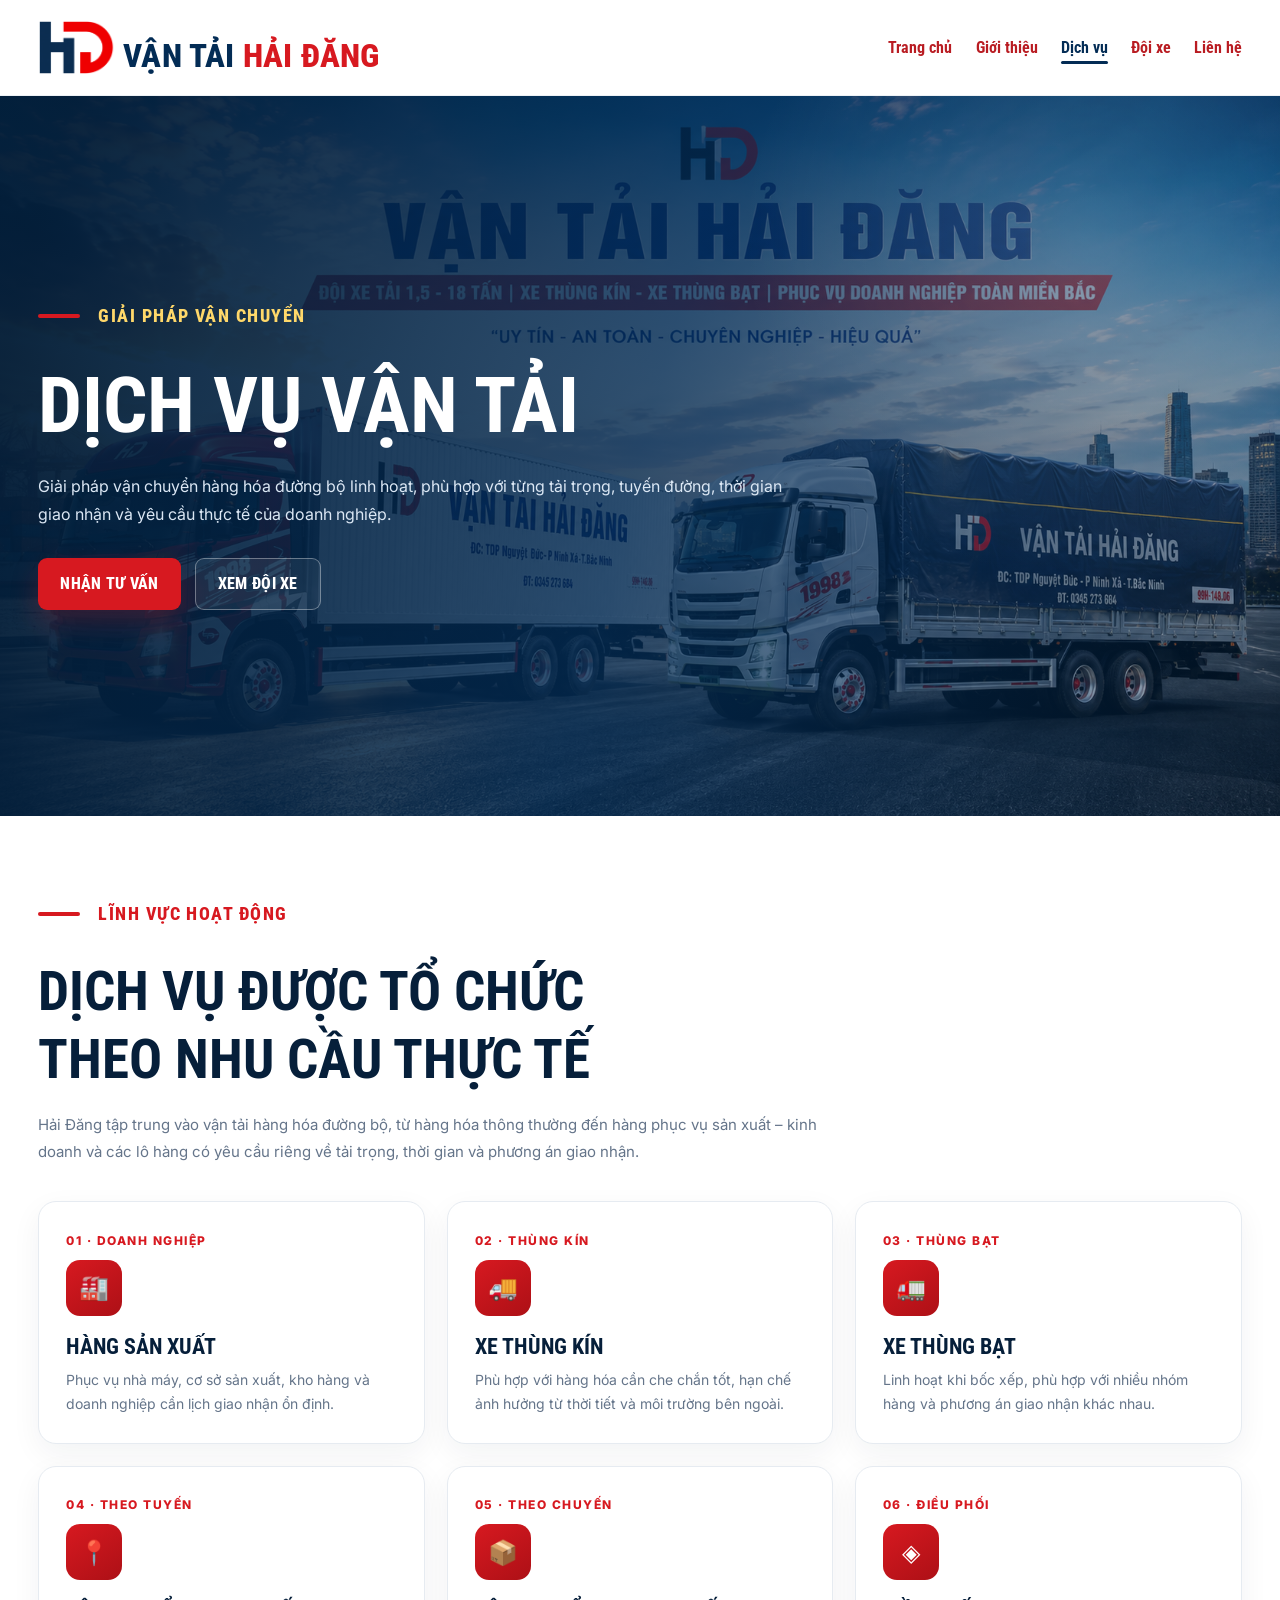
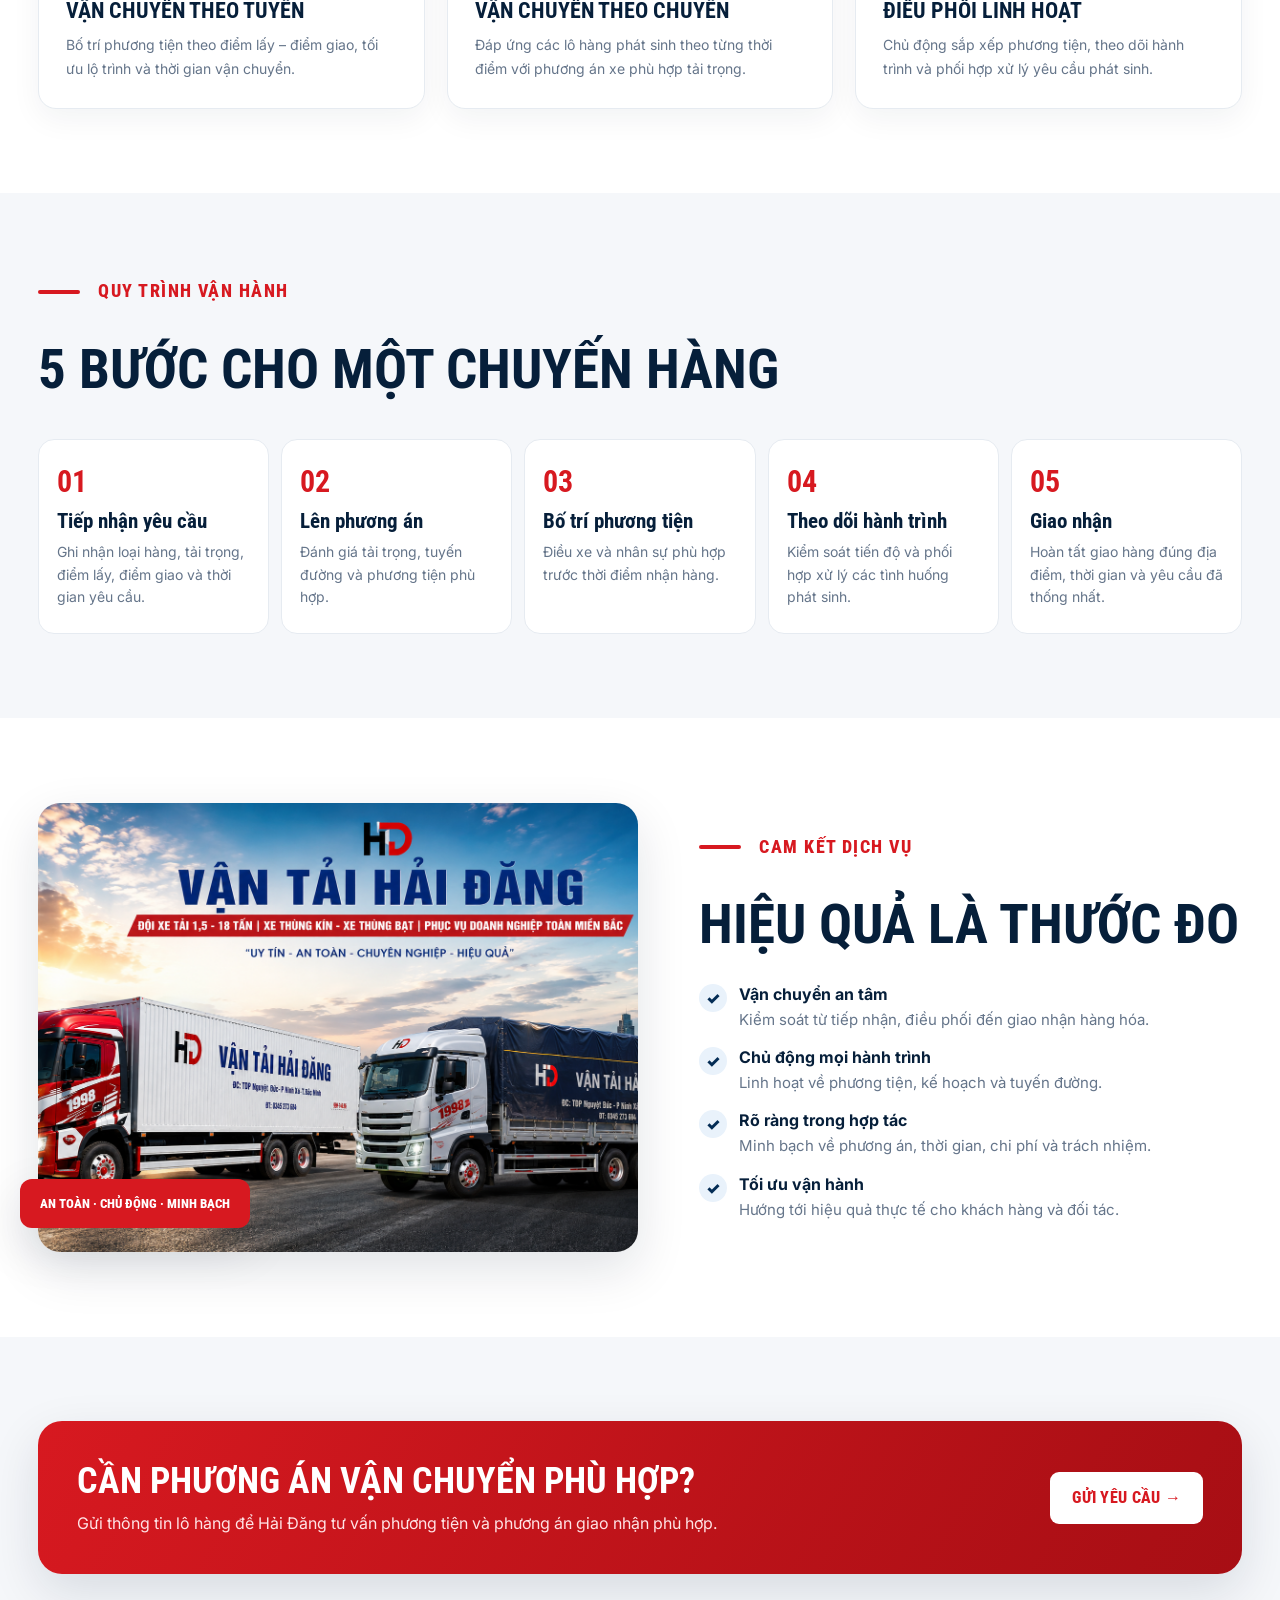
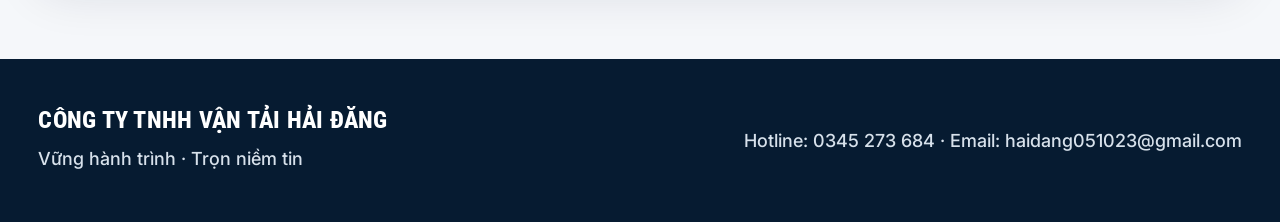
==== commit 88b9f864: "update website V7 final" ====
--- a/dichvu.html
+++ b/dichvu.html
@@ -4,6 +4,9 @@
 <meta charset="UTF-8"><meta name="viewport" content="width=device-width,initial-scale=1">
 <title>Dịch vụ | Vận Tải Hải Đăng</title>
 <meta name="description" content="Dịch vụ vận tải hàng hóa đường bộ, xe thùng kín, xe thùng bạt và điều phối vận chuyển của Vận Tải Hải Đăng.">
+<link rel="preconnect" href="https://fonts.googleapis.com">
+<link rel="preconnect" href="https://fonts.gstatic.com" crossorigin>
+<link href="https://fonts.googleapis.com/css2?family=Inter:wght@400;500;600;700;800&family=Roboto+Condensed:wght@600;700;800&display=swap" rel="stylesheet">
 <link rel="stylesheet" href="styles.css">
 </head>
 <body>
--- a/styles.css
+++ b/styles.css
@@ -1,5 +1,3 @@
-@import url('https://fonts.googleapis.com/css2?family=Inter:wght@400;500;600;700;800&family=Roboto+Condensed:wght@600;700;800&display=swap');
-
 :root{
   --navy:#032c55;
   --navy2:#061f3a;
@@ -67,18 +65,33 @@
 
 /* ================= COMMON ================= */
 .eyebrow,.hero-kicker{
-  display:inline-flex;align-items:center;gap:10px;
-  font-size:12px;font-weight:800;letter-spacing:1.7px;text-transform:uppercase
+  display:inline-flex;
+  align-items:center;
+  gap:18px;
+  margin-bottom:clamp(18px,1.4vw,28px);
+  font-family:"Roboto Condensed",Arial,sans-serif;
+  font-size:clamp(18px,1.35vw,24px);
+  font-weight:800;
+  line-height:1.35;
+  letter-spacing:1.45px;
+  text-transform:uppercase
 }
 .eyebrow{color:var(--red)}
-.eyebrow:before,.hero-kicker:before{content:"";width:34px;height:3px;border-radius:99px;background:var(--red)}
+.eyebrow:before,.hero-kicker:before{
+  content:"";
+  width:clamp(42px,3vw,58px);
+  height:4px;
+  flex:0 0 auto;
+  border-radius:99px;
+  background:var(--red)
+}
 .section{padding:clamp(60px,6.6vw,110px) 0}
 .section-soft{background:var(--soft)}
 .section-dark{background:var(--navy2);color:#fff}
 .section-title{
   max-width:950px;margin:14px 0 18px;
   font-family:"Roboto Condensed",Arial,sans-serif;
-  font-size:clamp(36px,4.3vw,70px);line-height:.98;text-transform:uppercase;color:var(--navy2)
+  font-size:clamp(36px,4.3vw,70px);line-height:1.22;text-transform:uppercase;color:var(--navy2)
 }
 .section-dark .section-title{color:#fff}
 .section-lead{max-width:820px;color:var(--muted);font-size:clamp(15px,1.15vw,19px);line-height:1.8}
@@ -156,7 +169,7 @@
 .hero-kicker{color:#ffd86a}
 .page-hero h1{
   margin-top:16px;font-family:"Roboto Condensed";font-size:clamp(48px,6.1vw,96px);
-  line-height:.92;text-transform:uppercase
+  line-height:1.12;text-transform:uppercase
 }
 .page-hero p{max-width:780px;margin-top:22px;color:#dbe7f4;font-size:clamp(15px,1.25vw,20px);line-height:1.75}
 .hero-actions{display:flex;gap:14px;flex-wrap:wrap;margin-top:30px}
@@ -236,6 +249,13 @@
 }
 .values-band{padding:30px;border-radius:22px;background:linear-gradient(130deg,var(--navy2),var(--navy));color:#fff}
 .values-band .grid-3{margin-top:26px}
+.values-band .section-title{
+  color:#ffffff !important;
+  text-shadow:0 2px 12px rgba(0,0,0,.22)
+}
+.values-band .eyebrow{
+  color:#ffd86a !important
+}
 .values-band .card{background:rgba(255,255,255,.07);border-color:rgba(255,255,255,.12);box-shadow:none}
 .values-band .card h3{color:#fff}
 .values-band .card p{color:#c9d8e7}
@@ -316,9 +336,30 @@
 }
 
 /* ================= FOOTER ================= */
-.site-footer{padding:34px 0;background:#061b31;color:#c9d5e2}
-.footer-inner{display:flex;align-items:center;justify-content:space-between;gap:24px;font-size:14px;line-height:1.75}
-.site-footer strong{color:#fff}
+.site-footer{
+  padding:clamp(46px,3.6vw,64px) 0;
+  background:#061b31;
+  color:#d7e1eb
+}
+.footer-inner{
+  display:flex;
+  align-items:center;
+  justify-content:space-between;
+  gap:40px;
+  font-size:clamp(18px,1.28vw,22px);
+  font-weight:500;
+  line-height:1.9
+}
+.site-footer strong{
+  display:inline-block;
+  margin-bottom:7px;
+  color:#fff;
+  font-family:"Roboto Condensed",Arial,sans-serif;
+  font-size:clamp(24px,1.8vw,32px);
+  font-weight:800;
+  line-height:1.25;
+  letter-spacing:.25px
+}
 
 /* ================= RESPONSIVE ================= */
 @media(max-width:1200px){
@@ -367,7 +408,7 @@
   .brand img{width:60px;height:46px}
   .brand-text{font-size:21px;margin-left:5px;margin-bottom:5px}
   .section{padding:54px 0}
-  .section-title{font-size:34px}
+  .section-title{font-size:34px;line-height:1.2}
   .page-hero{min-height:455px}
   .card{padding:24px;border-radius:15px}
   .process{grid-template-columns:1fr}
@@ -379,6 +420,18 @@
   .contact-info,.contact-form{padding:24px}
   .form-row{grid-template-columns:1fr;gap:0}
 
+  .footer-inner{
+    display:block;
+    text-align:center;
+    font-size:18px;
+    line-height:1.9
+  }
+  .site-footer strong{
+    font-size:24px;
+    line-height:1.3;
+    margin-bottom:8px
+  }
+
   /* Trang chủ mobile riêng */
   .home-hero{width:100%;margin:0;border-radius:0;aspect-ratio:16/9}
   .home-actions{display:none}
@@ -392,7 +445,7 @@
   .brand img{width:54px;height:42px}
   .brand-text{font-size:18px}
   .page-hero h1{font-size:40px}
-  .section-title{font-size:31px}
+  .section-title{font-size:31px;line-height:1.2}
   .mobile-stats{gap:6px}
 }
 
